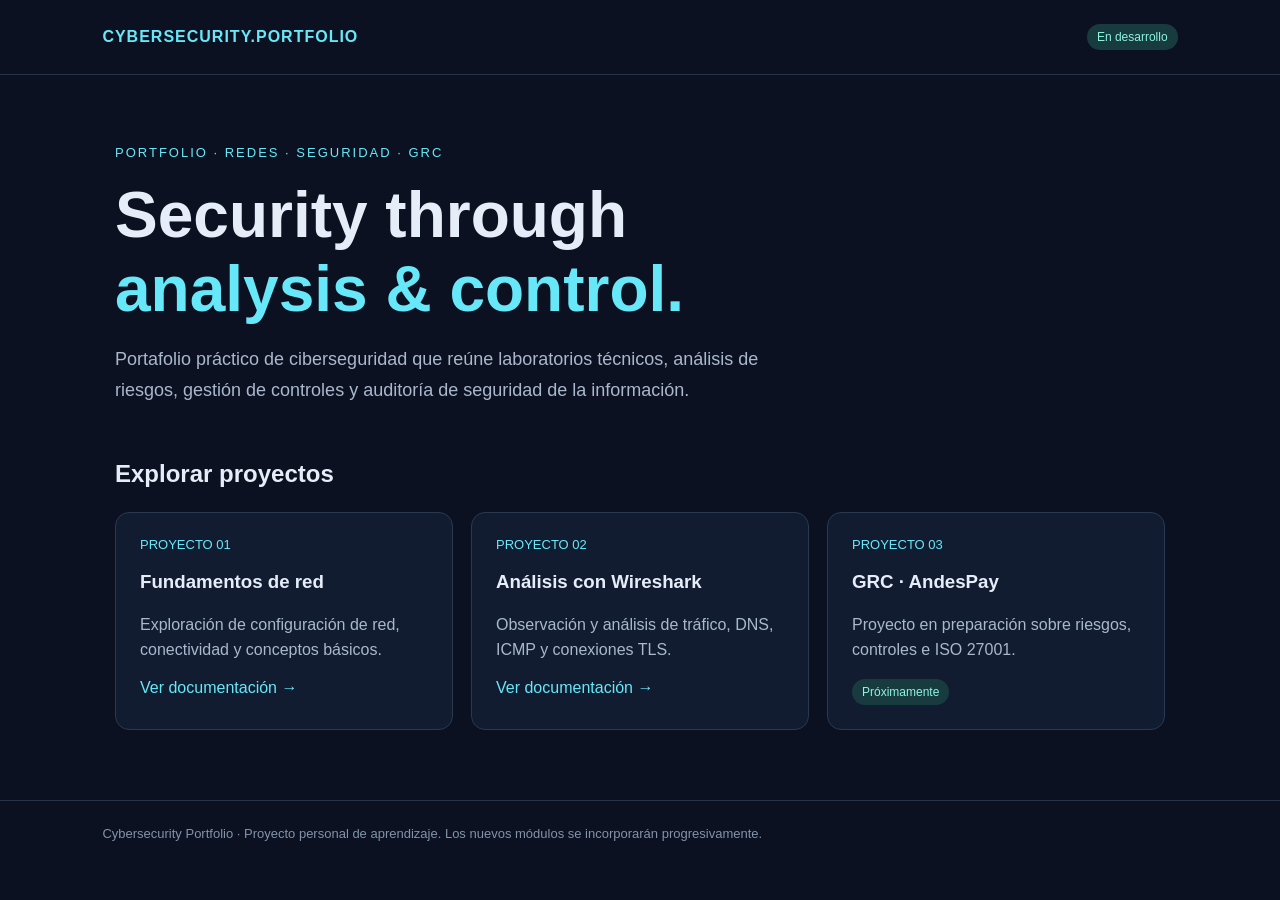
==== index.html @ 944e7210 "Add cybersecurity portfolio landing page" ====
<!DOCTYPE html>
<html lang="es">

<head>
    <meta charset="UTF-8">
    <meta name="viewport" content="width=device-width, initial-scale=1.0">
    <meta name="description" content="Portafolio de ciberseguridad, redes y GRC.">
    <title>Cybersecurity Portfolio</title>
    <style>
        * {
            box-sizing: border-box;
        }

        body {
            margin: 0;
            font-family: Arial, sans-serif;
            background: #0b1120;
            color: #e5edf8;
        }

        header {
            padding: 24px 8%;
            border-bottom: 1px solid #263449;
            display: flex;
            justify-content: space-between;
            align-items: center;
            gap: 16px;
        }

        header strong {
            color: #67e8f9;
            letter-spacing: 1px;
        }

        main {
            width: min(1050px, 88%);
            margin: 70px auto;
        }

        .tag {
            color: #67e8f9;
            font-size: 13px;
            letter-spacing: 2px;
            text-transform: uppercase;
        }

        h1 {
            font-size: clamp(36px, 6vw, 64px);
            margin: 18px 0;
        }

        h1 span {
            color: #67e8f9;
        }

        .intro {
            max-width: 650px;
            color: #a9b8cc;
            font-size: 18px;
            line-height: 1.7;
        }

        .section-title {
            margin-top: 55px;
        }

        .grid {
            display: grid;
            grid-template-columns: repeat(auto-fit, minmax(230px, 1fr));
            gap: 18px;
            margin-top: 24px;
        }

        .card {
            background: #111c30;
            border: 1px solid #293950;
            border-radius: 14px;
            padding: 24px;
            transition: transform .2s, border-color .2s;
        }

        .card:hover {
            transform: translateY(-4px);
            border-color: #67e8f9;
        }

        .card .number {
            color: #67e8f9;
            font-size: 13px;
        }

        .card p {
            color: #a9b8cc;
            line-height: 1.6;
        }

        .card a {
            color: #67e8f9;
            text-decoration: none;
        }

        .card a:hover {
            text-decoration: underline;
        }

        .status {
            display: inline-block;
            padding: 6px 10px;
            border-radius: 20px;
            background: #183b40;
            color: #8df4dc;
            font-size: 12px;
        }

        footer {
            border-top: 1px solid #263449;
            padding: 25px 8%;
            color: #8293aa;
            font-size: 13px;
        }
    </style>
</head>

<body>
    <header>
        <strong>CYBERSECURITY.PORTFOLIO</strong>
        <span class="status">En desarrollo</span>
    </header>

    <main>
        <div class="tag">Portfolio · Redes · Seguridad · GRC</div>

        <h1>Security through<br><span>analysis &amp; control.</span></h1>

        <p class="intro">
            Portafolio práctico de ciberseguridad que reúne laboratorios
            técnicos, análisis de riesgos, gestión de controles y auditoría
            de seguridad de la información.
        </p>

        <h2 class="section-title">Explorar proyectos</h2>

        <section class="grid">
            <article class="card">
                <div class="number">PROYECTO 01</div>
                <h3>Fundamentos de red</h3>
                <p>Exploración de configuración de red, conectividad y conceptos básicos.</p>
                <a href="./01-Descubriendo-Mi-Red/">Ver documentación →</a>
            </article>

            <article class="card">
                <div class="number">PROYECTO 02</div>
                <h3>Análisis con Wireshark</h3>
                <p>Observación y análisis de tráfico, DNS, ICMP y conexiones TLS.</p>
                <a href="./02-Wireshark/">Ver documentación →</a>
            </article>

            <article class="card">
                <div class="number">PROYECTO 03</div>
                <h3>GRC · AndesPay</h3>
                <p>Proyecto en preparación sobre riesgos, controles e ISO 27001.</p>
                <span class="status">Próximamente</span>
            </article>
        </section>
    </main>

    <footer>
        Cybersecurity Portfolio · Proyecto personal de aprendizaje.
        Los nuevos módulos se incorporarán progresivamente.
    </footer>
</body>

</html>
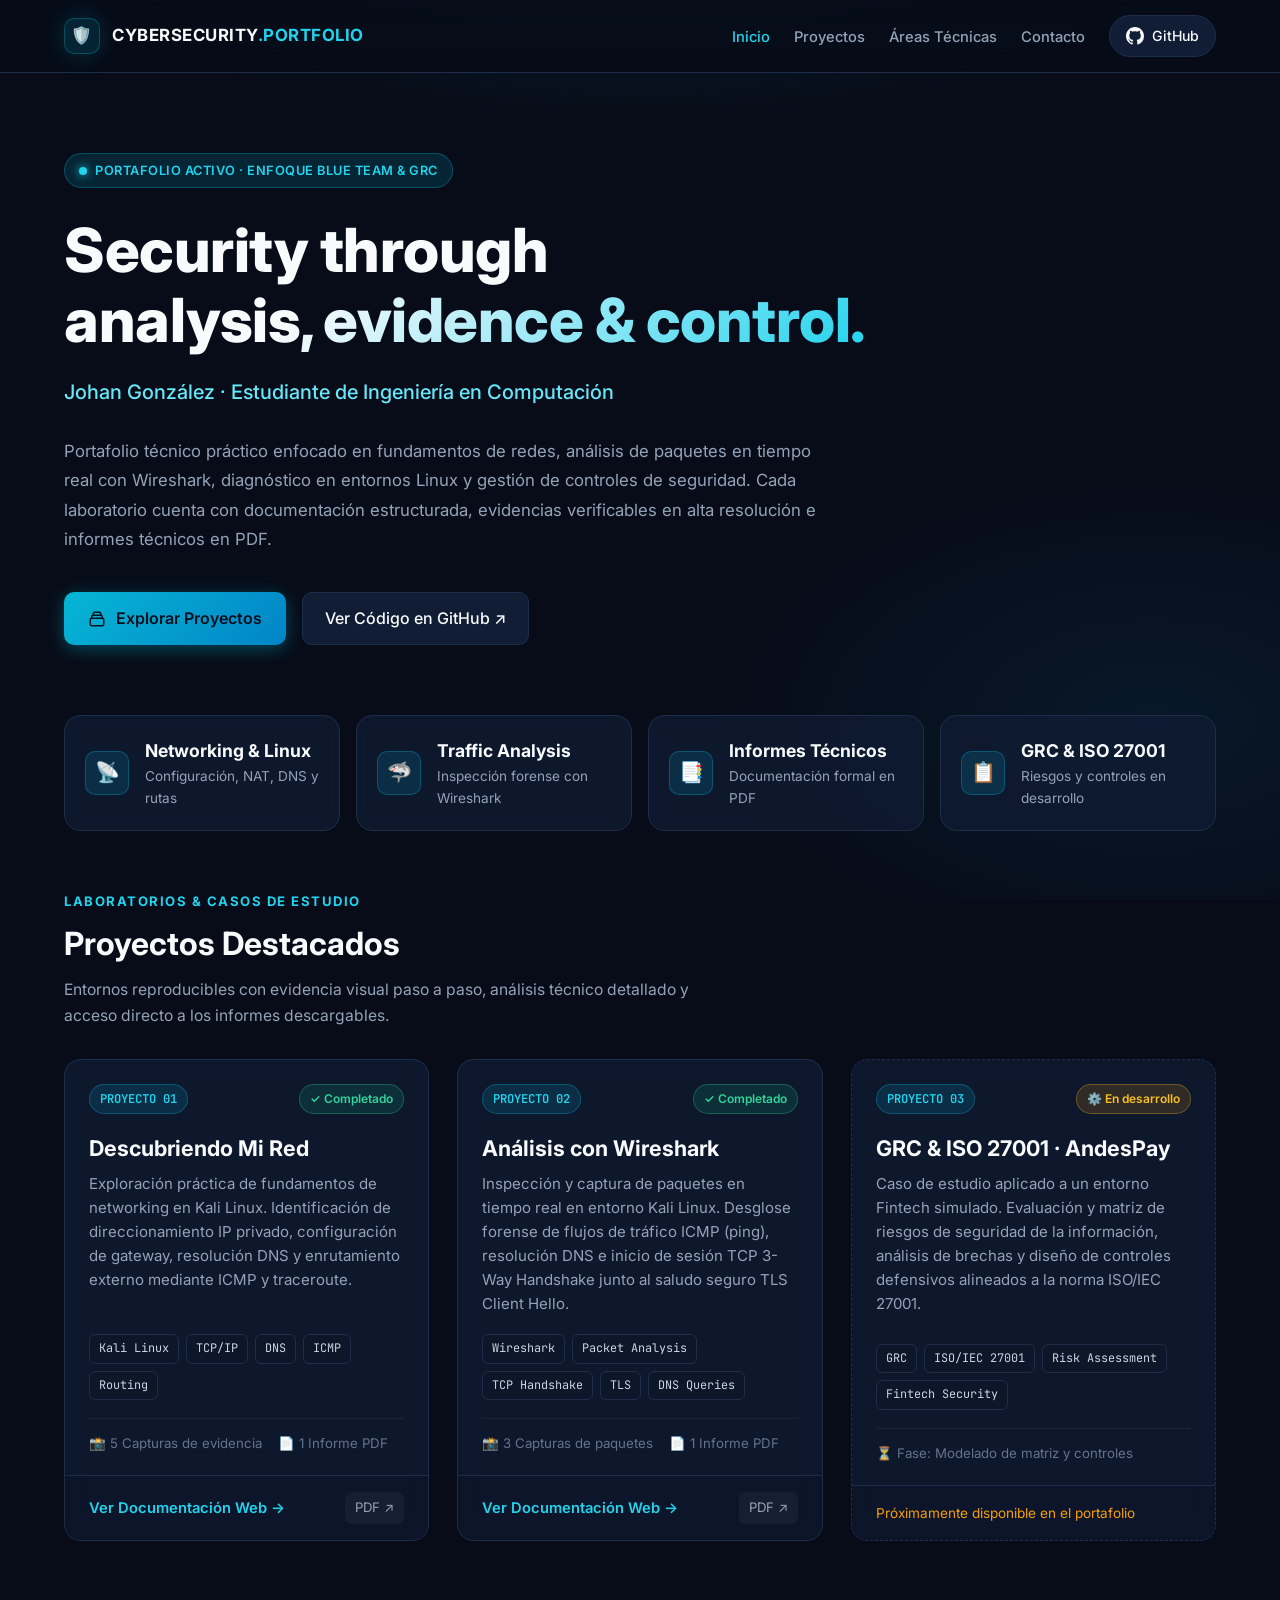
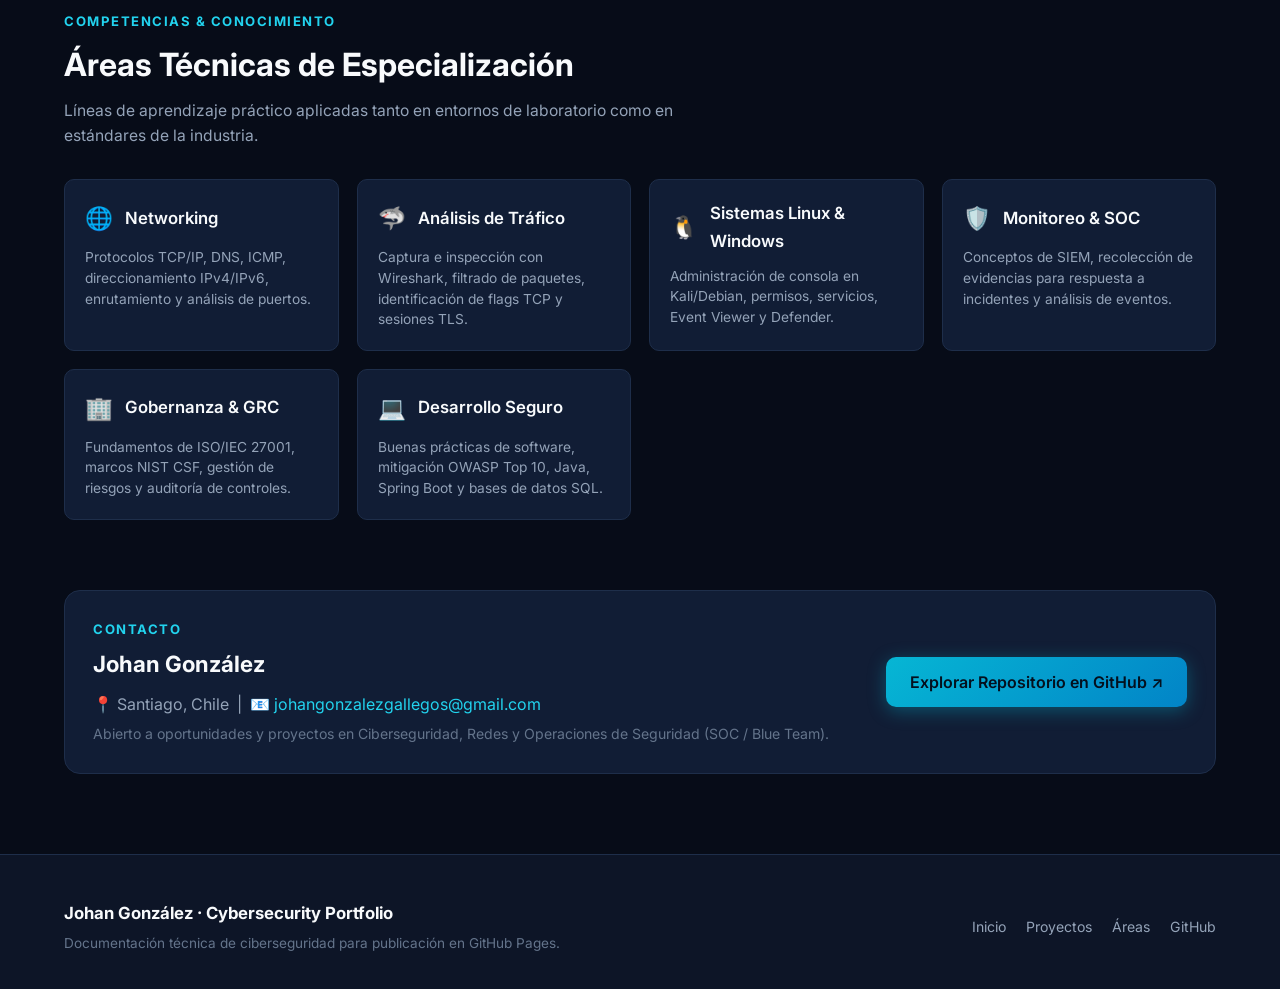
==== commit c30f796d: "feat: add interactive cybersecurity portfolio website" ====
--- a/index.html
+++ b/index.html
@@ -2,172 +2,315 @@
 <html lang="es">
 
 <head>
-    <meta charset="UTF-8">
-    <meta name="viewport" content="width=device-width, initial-scale=1.0">
-    <meta name="description" content="Portafolio de ciberseguridad, redes y GRC.">
-    <title>Cybersecurity Portfolio</title>
-    <style>
-        * {
-            box-sizing: border-box;
-        }
-
-        body {
-            margin: 0;
-            font-family: Arial, sans-serif;
-            background: #0b1120;
-            color: #e5edf8;
-        }
-
-        header {
-            padding: 24px 8%;
-            border-bottom: 1px solid #263449;
-            display: flex;
-            justify-content: space-between;
-            align-items: center;
-            gap: 16px;
-        }
-
-        header strong {
-            color: #67e8f9;
-            letter-spacing: 1px;
-        }
-
-        main {
-            width: min(1050px, 88%);
-            margin: 70px auto;
-        }
-
-        .tag {
-            color: #67e8f9;
-            font-size: 13px;
-            letter-spacing: 2px;
-            text-transform: uppercase;
-        }
-
-        h1 {
-            font-size: clamp(36px, 6vw, 64px);
-            margin: 18px 0;
-        }
-
-        h1 span {
-            color: #67e8f9;
-        }
-
-        .intro {
-            max-width: 650px;
-            color: #a9b8cc;
-            font-size: 18px;
-            line-height: 1.7;
-        }
-
-        .section-title {
-            margin-top: 55px;
-        }
-
-        .grid {
-            display: grid;
-            grid-template-columns: repeat(auto-fit, minmax(230px, 1fr));
-            gap: 18px;
-            margin-top: 24px;
-        }
-
-        .card {
-            background: #111c30;
-            border: 1px solid #293950;
-            border-radius: 14px;
-            padding: 24px;
-            transition: transform .2s, border-color .2s;
-        }
-
-        .card:hover {
-            transform: translateY(-4px);
-            border-color: #67e8f9;
-        }
-
-        .card .number {
-            color: #67e8f9;
-            font-size: 13px;
-        }
-
-        .card p {
-            color: #a9b8cc;
-            line-height: 1.6;
-        }
-
-        .card a {
-            color: #67e8f9;
-            text-decoration: none;
-        }
-
-        .card a:hover {
-            text-decoration: underline;
-        }
-
-        .status {
-            display: inline-block;
-            padding: 6px 10px;
-            border-radius: 20px;
-            background: #183b40;
-            color: #8df4dc;
-            font-size: 12px;
-        }
-
-        footer {
-            border-top: 1px solid #263449;
-            padding: 25px 8%;
-            color: #8293aa;
-            font-size: 13px;
-        }
-    </style>
+  <meta charset="UTF-8">
+  <meta name="viewport" content="width=device-width, initial-scale=1.0">
+  <meta name="description" content="Portafolio profesional de ciberseguridad, redes, análisis de tráfico y GRC de Johan González. Laboratorios prácticos e informes técnicos.">
+  <title>Johan González · Cybersecurity Portfolio</title>
+  <link rel="preconnect" href="https://fonts.googleapis.com">
+  <link rel="preconnect" href="https://fonts.gstatic.com" crossorigin>
+  <link href="https://fonts.googleapis.com/css2?family=Inter:wght@400;500;600;700;800&family=JetBrains+Mono:wght@400;500;600&display=swap" rel="stylesheet">
+  <link rel="stylesheet" href="./assets/css/style.css">
 </head>
 
 <body>
-    <header>
-        <strong>CYBERSECURITY.PORTFOLIO</strong>
-        <span class="status">En desarrollo</span>
-    </header>
-
-    <main>
-        <div class="tag">Portfolio · Redes · Seguridad · GRC</div>
-
-        <h1>Security through<br><span>analysis &amp; control.</span></h1>
-
-        <p class="intro">
-            Portafolio práctico de ciberseguridad que reúne laboratorios
-            técnicos, análisis de riesgos, gestión de controles y auditoría
-            de seguridad de la información.
+  <!-- Header / Barra de Navegación -->
+  <header class="site-header">
+    <div class="nav-container">
+      <a href="./index.html" class="brand">
+        <div class="brand-icon">🛡️</div>
+        <div class="brand-title">CYBERSECURITY<span>.PORTFOLIO</span></div>
+      </a>
+      <nav>
+        <ul class="nav-menu">
+          <li><a href="#inicio" class="nav-link active">Inicio</a></li>
+          <li><a href="#proyectos" class="nav-link">Proyectos</a></li>
+          <li><a href="#areas" class="nav-link">Áreas Técnicas</a></li>
+          <li><a href="#contacto" class="nav-link">Contacto</a></li>
+          <li>
+            <a href="https://github.com/Johan-Gallegoss/cybersecurity-portfolio" target="_blank" rel="noopener noreferrer" class="btn-github">
+              <svg width="18" height="18" viewBox="0 0 24 24" fill="currentColor">
+                <path d="M12 0C5.37 0 0 5.37 0 12c0 5.31 3.435 9.795 8.205 11.385.6.105.825-.255.825-.57 0-.285-.015-1.23-.015-2.235-3.015.555-3.795-.735-4.035-1.41-.135-.345-.72-1.41-1.23-1.695-.42-.225-1.02-.78-.015-.795.945-.015 1.62.87 1.845 1.23 1.08 1.815 2.805 1.305 3.495.99.105-.78.42-1.305.765-1.605-2.67-.3-5.46-1.335-5.46-5.925 0-1.305.465-2.385 1.23-3.225-.12-.3-.54-1.53.12-3.18 0 0 1.005-.315 3.3 1.23.96-.27 1.98-.405 3-.405s2.04.135 3 .405c2.295-1.56 3.3-1.23 3.3-1.23.66 1.65.24 2.88.12 3.18.765.84 1.23 1.905 1.23 3.225 0 4.605-2.805 5.625-5.475 5.925.435.375.81 1.095.81 2.22 0 1.605-.015 2.895-.015 3.3 0 .315.225.69.825.57A12.02 12.02 0 0024 12c0-6.63-5.37-12-12-12z"/>
+              </svg>
+              <span>GitHub</span>
+            </a>
+          </li>
+        </ul>
+      </nav>
+    </div>
+  </header>
+
+  <!-- Contenedor Principal -->
+  <main class="main-wrapper" id="inicio">
+    <!-- Hero Section -->
+    <section class="hero">
+      <div class="badge-tag">
+        <span class="pulse-dot"></span>
+        <span>Portafolio Activo · Enfoque Blue Team &amp; GRC</span>
+      </div>
+
+      <h1>
+        Security through<br>
+        <span class="gradient-text">analysis, evidence &amp; control.</span>
+      </h1>
+
+      <p class="hero-subtitle">
+        Johan González · Estudiante de Ingeniería en Computación
+      </p>
+
+      <p class="hero-description">
+        Portafolio técnico práctico enfocado en fundamentos de redes, análisis de paquetes en tiempo real con Wireshark, diagnóstico en entornos Linux y gestión de controles de seguridad. Cada laboratorio cuenta con documentación estructurada, evidencias verificables en alta resolución e informes técnicos en PDF.
+      </p>
+
+      <div class="hero-actions">
+        <a href="#proyectos" class="btn-primary">
+          <svg width="18" height="18" fill="none" stroke="currentColor" stroke-width="2" viewBox="0 0 24 24">
+            <path stroke-linecap="round" stroke-linejoin="round" d="M19 11H5m14 0a2 2 0 012 2v6a2 2 0 01-2 2H5a2 2 0 01-2-2v-6a2 2 0 012-2m14 0V9a2 2 0 00-2-2M5 11V9a2 2 0 012-2m0 0V5a2 2 0 012-2h6a2 2 0 012 2v2M7 7h10"/>
+          </svg>
+          Explorar Proyectos
+        </a>
+        <a href="https://github.com/Johan-Gallegoss/cybersecurity-portfolio" target="_blank" rel="noopener noreferrer" class="btn-secondary">
+          Ver Código en GitHub ↗
+        </a>
+      </div>
+    </section>
+
+    <!-- Barra de Métricas y Enfoque -->
+    <section class="highlight-strip">
+      <div class="stat-box">
+        <div class="stat-icon">📡</div>
+        <div class="stat-info">
+          <h4>Networking &amp; Linux</h4>
+          <p>Configuración, NAT, DNS y rutas</p>
+        </div>
+      </div>
+      <div class="stat-box">
+        <div class="stat-icon">🦈</div>
+        <div class="stat-info">
+          <h4>Traffic Analysis</h4>
+          <p>Inspección forense con Wireshark</p>
+        </div>
+      </div>
+      <div class="stat-box">
+        <div class="stat-icon">📑</div>
+        <div class="stat-info">
+          <h4>Informes Técnicos</h4>
+          <p>Documentación formal en PDF</p>
+        </div>
+      </div>
+      <div class="stat-box">
+        <div class="stat-icon">📋</div>
+        <div class="stat-info">
+          <h4>GRC &amp; ISO 27001</h4>
+          <p>Riesgos y controles en desarrollo</p>
+        </div>
+      </div>
+    </section>
+
+    <!-- Sección de Proyectos -->
+    <section id="proyectos">
+      <div class="section-header">
+        <span class="section-label">Laboratorios &amp; Casos de Estudio</span>
+        <h2 class="section-title">Proyectos Destacados</h2>
+        <p class="section-desc">
+          Entornos reproducibles con evidencia visual paso a paso, análisis técnico detallado y acceso directo a los informes descargables.
         </p>
-
-        <h2 class="section-title">Explorar proyectos</h2>
-
-        <section class="grid">
-            <article class="card">
-                <div class="number">PROYECTO 01</div>
-                <h3>Fundamentos de red</h3>
-                <p>Exploración de configuración de red, conectividad y conceptos básicos.</p>
-                <a href="./01-Descubriendo-Mi-Red/">Ver documentación →</a>
-            </article>
-
-            <article class="card">
-                <div class="number">PROYECTO 02</div>
-                <h3>Análisis con Wireshark</h3>
-                <p>Observación y análisis de tráfico, DNS, ICMP y conexiones TLS.</p>
-                <a href="./02-Wireshark/">Ver documentación →</a>
-            </article>
-
-            <article class="card">
-                <div class="number">PROYECTO 03</div>
-                <h3>GRC · AndesPay</h3>
-                <p>Proyecto en preparación sobre riesgos, controles e ISO 27001.</p>
-                <span class="status">Próximamente</span>
-            </article>
-        </section>
-    </main>
-
-    <footer>
-        Cybersecurity Portfolio · Proyecto personal de aprendizaje.
-        Los nuevos módulos se incorporarán progresivamente.
-    </footer>
+      </div>
+
+      <div class="projects-grid">
+        <!-- Tarjeta 01: Descubriendo Mi Red -->
+        <article class="project-card">
+          <div class="card-top">
+            <span class="card-badge">PROYECTO 01</span>
+            <span class="status-badge completed">✓ Completado</span>
+          </div>
+          <div class="card-body">
+            <h3>Descubriendo Mi Red</h3>
+            <p>
+              Exploración práctica de fundamentos de networking en Kali Linux. Identificación de direccionamiento IP privado, configuración de gateway, resolución DNS y enrutamiento externo mediante ICMP y traceroute.
+            </p>
+            <div class="tech-tags">
+              <span class="tech-tag">Kali Linux</span>
+              <span class="tech-tag">TCP/IP</span>
+              <span class="tech-tag">DNS</span>
+              <span class="tech-tag">ICMP</span>
+              <span class="tech-tag">Routing</span>
+            </div>
+            <div class="evidence-meta">
+              <span>📸 5 Capturas de evidencia</span>
+              <span>📄 1 Informe PDF</span>
+            </div>
+          </div>
+          <div class="card-footer">
+            <a href="./01-Descubriendo-Mi-Red/index.html" class="btn-card-link">
+              Ver Documentación Web →
+            </a>
+            <a href="./01-Descubriendo-Mi-Red/informe.pdf" target="_blank" rel="noopener noreferrer" class="btn-pdf-quick" title="Ver informe en PDF">
+              PDF ↗
+            </a>
+          </div>
+        </article>
+
+        <!-- Tarjeta 02: Wireshark Traffic Analysis -->
+        <article class="project-card">
+          <div class="card-top">
+            <span class="card-badge">PROYECTO 02</span>
+            <span class="status-badge completed">✓ Completado</span>
+          </div>
+          <div class="card-body">
+            <h3>Análisis con Wireshark</h3>
+            <p>
+              Inspección y captura de paquetes en tiempo real en entorno Kali Linux. Desglose forense de flujos de tráfico ICMP (ping), resolución DNS e inicio de sesión TCP 3-Way Handshake junto al saludo seguro TLS Client Hello.
+            </p>
+            <div class="tech-tags">
+              <span class="tech-tag">Wireshark</span>
+              <span class="tech-tag">Packet Analysis</span>
+              <span class="tech-tag">TCP Handshake</span>
+              <span class="tech-tag">TLS</span>
+              <span class="tech-tag">DNS Queries</span>
+            </div>
+            <div class="evidence-meta">
+              <span>📸 3 Capturas de paquetes</span>
+              <span>📄 1 Informe PDF</span>
+            </div>
+          </div>
+          <div class="card-footer">
+            <a href="./02-Wireshark-Traffic-Analysis/index.html" class="btn-card-link">
+              Ver Documentación Web →
+            </a>
+            <a href="./02-Wireshark-Traffic-Analysis/informe%20icmp.docx.pdf" target="_blank" rel="noopener noreferrer" class="btn-pdf-quick" title="Ver informe en PDF">
+              PDF ↗
+            </a>
+          </div>
+        </article>
+
+        <!-- Tarjeta 03: GRC & ISO 27001 (En desarrollo) -->
+        <article class="project-card" style="border-style: dashed;">
+          <div class="card-top">
+            <span class="card-badge">PROYECTO 03</span>
+            <span class="status-badge dev">⚙️ En desarrollo</span>
+          </div>
+          <div class="card-body">
+            <h3>GRC &amp; ISO 27001 · AndesPay</h3>
+            <p>
+              Caso de estudio aplicado a un entorno Fintech simulado. Evaluación y matriz de riesgos de seguridad de la información, análisis de brechas y diseño de controles defensivos alineados a la norma ISO/IEC 27001.
+            </p>
+            <div class="tech-tags">
+              <span class="tech-tag">GRC</span>
+              <span class="tech-tag">ISO/IEC 27001</span>
+              <span class="tech-tag">Risk Assessment</span>
+              <span class="tech-tag">Fintech Security</span>
+            </div>
+            <div class="evidence-meta">
+              <span>⏳ Fase: Modelado de matriz y controles</span>
+            </div>
+          </div>
+          <div class="card-footer">
+            <span style="font-size: 0.85rem; color: var(--accent-amber);">Próximamente disponible en el portafolio</span>
+          </div>
+        </article>
+      </div>
+    </section>
+
+    <!-- Sección de Áreas Técnicas -->
+    <section id="areas" style="margin-top: 30px;">
+      <div class="section-header">
+        <span class="section-label">Competencias &amp; Conocimiento</span>
+        <h2 class="section-title">Áreas Técnicas de Especialización</h2>
+        <p class="section-desc">
+          Líneas de aprendizaje práctico aplicadas tanto en entornos de laboratorio como en estándares de la industria.
+        </p>
+      </div>
+
+      <div class="skills-grid">
+        <div class="skill-card">
+          <div class="skill-header">
+            <span class="skill-icon">🌐</span>
+            <h4>Networking</h4>
+          </div>
+          <p>Protocolos TCP/IP, DNS, ICMP, direccionamiento IPv4/IPv6, enrutamiento y análisis de puertos.</p>
+        </div>
+
+        <div class="skill-card">
+          <div class="skill-header">
+            <span class="skill-icon">🦈</span>
+            <h4>Análisis de Tráfico</h4>
+          </div>
+          <p>Captura e inspección con Wireshark, filtrado de paquetes, identificación de flags TCP y sesiones TLS.</p>
+        </div>
+
+        <div class="skill-card">
+          <div class="skill-header">
+            <span class="skill-icon">🐧</span>
+            <h4>Sistemas Linux &amp; Windows</h4>
+          </div>
+          <p>Administración de consola en Kali/Debian, permisos, servicios, Event Viewer y Defender.</p>
+        </div>
+
+        <div class="skill-card">
+          <div class="skill-header">
+            <span class="skill-icon">🛡️</span>
+            <h4>Monitoreo &amp; SOC</h4>
+          </div>
+          <p>Conceptos de SIEM, recolección de evidencias para respuesta a incidentes y análisis de eventos.</p>
+        </div>
+
+        <div class="skill-card">
+          <div class="skill-header">
+            <span class="skill-icon">🏢</span>
+            <h4>Gobernanza &amp; GRC</h4>
+          </div>
+          <p>Fundamentos de ISO/IEC 27001, marcos NIST CSF, gestión de riesgos y auditoría de controles.</p>
+        </div>
+
+        <div class="skill-card">
+          <div class="skill-header">
+            <span class="skill-icon">💻</span>
+            <h4>Desarrollo Seguro</h4>
+          </div>
+          <p>Buenas prácticas de software, mitigación OWASP Top 10, Java, Spring Boot y bases de datos SQL.</p>
+        </div>
+      </div>
+    </section>
+
+    <!-- Sección de Contacto -->
+    <section id="contacto" style="margin-top: 30px;">
+      <div class="content-block" style="display: flex; flex-wrap: wrap; justify-content: space-between; align-items: center; gap: 24px;">
+        <div>
+          <span class="section-label">Contacto</span>
+          <h2 style="border: none; padding: 0; margin-bottom: 8px;">Johan González</h2>
+          <p style="margin-bottom: 4px; color: var(--text-secondary);">
+            📍 Santiago, Chile &nbsp;|&nbsp; 📧 <a href="mailto:johangonzalezgallegos@gmail.com">johangonzalezgallegos@gmail.com</a>
+          </p>
+          <p style="font-size: 0.88rem; color: var(--text-muted); margin-bottom: 0;">
+            Abierto a oportunidades y proyectos en Ciberseguridad, Redes y Operaciones de Seguridad (SOC / Blue Team).
+          </p>
+        </div>
+        <div>
+          <a href="https://github.com/Johan-Gallegoss/cybersecurity-portfolio" target="_blank" rel="noopener noreferrer" class="btn-primary">
+            Explorar Repositorio en GitHub ↗
+          </a>
+        </div>
+      </div>
+    </section>
+  </main>
+
+  <!-- Footer -->
+  <footer class="site-footer">
+    <div class="footer-container">
+      <div class="footer-info">
+        <h4>Johan González · Cybersecurity Portfolio</h4>
+        <p>Documentación técnica de ciberseguridad para publicación en GitHub Pages.</p>
+      </div>
+      <div class="footer-links">
+        <a href="#inicio">Inicio</a>
+        <a href="#proyectos">Proyectos</a>
+        <a href="#areas">Áreas</a>
+        <a href="https://github.com/Johan-Gallegoss/cybersecurity-portfolio" target="_blank" rel="noopener noreferrer">GitHub</a>
+      </div>
+    </div>
+  </footer>
+
+  <script src="./assets/js/main.js"></script>
 </body>
 
 </html>
--- a/assets/css/style.css
+++ b/assets/css/style.css
@@ -0,0 +1,1041 @@
+/* ==========================================================================
+   Cybersecurity Portfolio - Estilos Principales
+   Diseño: Tema Oscuro Tecnológico (Deep Navy, Slate & Cyber Cyan)
+   ========================================================================== */
+
+:root {
+  --bg-primary: #070c18;
+  --bg-secondary: #0d1527;
+  --bg-card: #111d35;
+  --bg-card-hover: #162544;
+  --bg-card-glass: rgba(17, 29, 53, 0.75);
+  --bg-terminal: #070b14;
+
+  --border-subtle: #1e2e4a;
+  --border-accent: rgba(34, 211, 238, 0.25);
+  --border-accent-bright: #22d3ee;
+
+  --cyan-primary: #06b6d4;
+  --cyan-bright: #22d3ee;
+  --cyan-glow: #67e8f9;
+  --cyan-dim: rgba(6, 182, 212, 0.15);
+  --cyan-dim-border: rgba(6, 182, 212, 0.3);
+
+  --accent-amber: #f59e0b;
+  --accent-amber-dim: rgba(245, 158, 11, 0.15);
+  --accent-emerald: #10b981;
+  --accent-emerald-dim: rgba(16, 185, 129, 0.15);
+
+  --text-primary: #f8fafc;
+  --text-secondary: #94a3b8;
+  --text-muted: #64748b;
+
+  --radius-sm: 6px;
+  --radius-md: 10px;
+  --radius-lg: 16px;
+  --radius-full: 9999px;
+
+  --shadow-card: 0 10px 30px -10px rgba(0, 0, 0, 0.5);
+  --shadow-glow: 0 0 25px rgba(34, 211, 238, 0.18);
+
+  --font-sans: 'Inter', -apple-system, BlinkMacSystemFont, 'Segoe UI', Roboto, Helvetica, Arial, sans-serif;
+  --font-mono: 'JetBrains Mono', 'Fira Code', Consolas, Monaco, monospace;
+
+  --transition-normal: 0.25s cubic-bezier(0.4, 0, 0.2, 1);
+}
+
+/* Reset y base */
+*, *::before, *::after {
+  box-sizing: border-box;
+  margin: 0;
+  padding: 0;
+}
+
+html {
+  scroll-behavior: smooth;
+}
+
+body {
+  font-family: var(--font-sans);
+  background-color: var(--bg-primary);
+  color: var(--text-primary);
+  line-height: 1.65;
+  min-height: 100vh;
+  display: flex;
+  flex-direction: column;
+  background-image: 
+    radial-gradient(ellipse 80% 50% at 50% -20%, rgba(6, 182, 212, 0.15), transparent 70%),
+    radial-gradient(ellipse 50% 40% at 90% 80%, rgba(14, 165, 233, 0.08), transparent 70%);
+  background-attachment: fixed;
+}
+
+a {
+  color: var(--cyan-bright);
+  text-decoration: none;
+  transition: color var(--transition-normal);
+}
+
+a:hover {
+  color: var(--cyan-glow);
+}
+
+/* ==========================================================================
+   Header & Navegación
+   ========================================================================== */
+.site-header {
+  position: sticky;
+  top: 0;
+  z-index: 100;
+  background: rgba(7, 12, 24, 0.85);
+  backdrop-filter: blur(14px);
+  -webkit-backdrop-filter: blur(14px);
+  border-bottom: 1px solid var(--border-subtle);
+  padding: 0 5%;
+}
+
+.nav-container {
+  max-width: 1200px;
+  margin: 0 auto;
+  height: 72px;
+  display: flex;
+  justify-content: space-between;
+  align-items: center;
+  gap: 20px;
+}
+
+.brand {
+  display: flex;
+  align-items: center;
+  gap: 12px;
+  font-weight: 700;
+  letter-spacing: 0.5px;
+  color: var(--text-primary);
+  font-size: 1.05rem;
+}
+
+.brand-icon {
+  width: 36px;
+  height: 36px;
+  background: var(--cyan-dim);
+  border: 1px solid var(--cyan-dim-border);
+  border-radius: var(--radius-md);
+  display: flex;
+  align-items: center;
+  justify-content: center;
+  color: var(--cyan-bright);
+  box-shadow: var(--shadow-glow);
+}
+
+.brand-title span {
+  color: var(--cyan-bright);
+}
+
+.nav-menu {
+  display: flex;
+  align-items: center;
+  gap: 24px;
+  list-style: none;
+}
+
+.nav-link {
+  color: var(--text-secondary);
+  font-size: 0.92rem;
+  font-weight: 500;
+  transition: color var(--transition-normal);
+}
+
+.nav-link:hover, .nav-link.active {
+  color: var(--cyan-bright);
+}
+
+.btn-github {
+  display: inline-flex;
+  align-items: center;
+  gap: 8px;
+  background: var(--bg-card);
+  color: var(--text-primary);
+  padding: 8px 16px;
+  border-radius: var(--radius-full);
+  border: 1px solid var(--border-subtle);
+  font-size: 0.88rem;
+  font-weight: 500;
+  transition: all var(--transition-normal);
+}
+
+.btn-github:hover {
+  background: var(--bg-card-hover);
+  border-color: var(--cyan-bright);
+  color: var(--text-primary);
+  transform: translateY(-1px);
+}
+
+/* ==========================================================================
+   Contenedor Principal
+   ========================================================================== */
+.main-wrapper {
+  flex: 1;
+  max-width: 1200px;
+  width: 90%;
+  margin: 40px auto 80px auto;
+}
+
+/* ==========================================================================
+   Hero Section
+   ========================================================================== */
+.hero {
+  padding: 40px 0 60px 0;
+  display: grid;
+  grid-template-columns: 1fr;
+  gap: 28px;
+}
+
+.badge-tag {
+  display: inline-flex;
+  align-items: center;
+  gap: 8px;
+  background: var(--cyan-dim);
+  border: 1px solid var(--cyan-dim-border);
+  color: var(--cyan-bright);
+  padding: 6px 14px;
+  border-radius: var(--radius-full);
+  font-size: 0.8rem;
+  font-weight: 600;
+  letter-spacing: 0.5px;
+  text-transform: uppercase;
+  width: fit-content;
+}
+
+.badge-tag .pulse-dot {
+  width: 8px;
+  height: 8px;
+  background-color: var(--cyan-bright);
+  border-radius: 50%;
+  box-shadow: 0 0 10px var(--cyan-bright);
+  animation: pulse 2s infinite;
+}
+
+@keyframes pulse {
+  0% { opacity: 1; transform: scale(1); }
+  50% { opacity: 0.4; transform: scale(0.85); }
+  100% { opacity: 1; transform: scale(1); }
+}
+
+.hero h1 {
+  font-size: clamp(2.4rem, 5vw, 3.8rem);
+  font-weight: 800;
+  line-height: 1.15;
+  letter-spacing: -0.5px;
+}
+
+.hero h1 .gradient-text {
+  background: linear-gradient(135deg, #f8fafc 30%, var(--cyan-bright) 100%);
+  -webkit-background-clip: text;
+  -webkit-text-fill-color: transparent;
+}
+
+.hero-subtitle {
+  font-size: 1.25rem;
+  color: var(--cyan-glow);
+  font-weight: 500;
+  margin-top: -8px;
+}
+
+.hero-description {
+  max-width: 760px;
+  color: var(--text-secondary);
+  font-size: 1.05rem;
+  line-height: 1.75;
+}
+
+.hero-actions {
+  display: flex;
+  flex-wrap: wrap;
+  gap: 16px;
+  margin-top: 10px;
+}
+
+.btn-primary {
+  display: inline-flex;
+  align-items: center;
+  gap: 10px;
+  background: linear-gradient(135deg, var(--cyan-primary), #0284c7);
+  color: #04101e;
+  font-weight: 600;
+  padding: 12px 24px;
+  border-radius: var(--radius-md);
+  box-shadow: 0 4px 18px rgba(6, 182, 212, 0.35);
+  transition: all var(--transition-normal);
+  border: none;
+  cursor: pointer;
+}
+
+.btn-primary:hover {
+  transform: translateY(-2px);
+  box-shadow: 0 6px 24px rgba(6, 182, 212, 0.5);
+  color: #020b15;
+}
+
+.btn-secondary {
+  display: inline-flex;
+  align-items: center;
+  gap: 10px;
+  background: var(--bg-card);
+  color: var(--text-primary);
+  font-weight: 500;
+  padding: 12px 22px;
+  border-radius: var(--radius-md);
+  border: 1px solid var(--border-subtle);
+  transition: all var(--transition-normal);
+}
+
+.btn-secondary:hover {
+  background: var(--bg-card-hover);
+  border-color: var(--cyan-bright);
+  color: var(--text-primary);
+  transform: translateY(-2px);
+}
+
+/* ==========================================================================
+   Stats / Highlights Bar
+   ========================================================================== */
+.highlight-strip {
+  display: grid;
+  grid-template-columns: repeat(auto-fit, minmax(220px, 1fr));
+  gap: 16px;
+  margin: 10px 0 60px 0;
+}
+
+.stat-box {
+  background: var(--bg-card-glass);
+  backdrop-filter: blur(8px);
+  border: 1px solid var(--border-subtle);
+  border-radius: var(--radius-lg);
+  padding: 20px;
+  display: flex;
+  align-items: center;
+  gap: 16px;
+  transition: border-color var(--transition-normal);
+}
+
+.stat-box:hover {
+  border-color: var(--border-accent);
+}
+
+.stat-icon {
+  width: 44px;
+  height: 44px;
+  border-radius: var(--radius-md);
+  background: var(--cyan-dim);
+  border: 1px solid var(--cyan-dim-border);
+  display: flex;
+  align-items: center;
+  justify-content: center;
+  color: var(--cyan-bright);
+  font-size: 1.25rem;
+  flex-shrink: 0;
+}
+
+.stat-info h4 {
+  font-size: 1.1rem;
+  font-weight: 700;
+  color: var(--text-primary);
+}
+
+.stat-info p {
+  font-size: 0.85rem;
+  color: var(--text-secondary);
+}
+
+/* ==========================================================================
+   Secciones y Títulos
+   ========================================================================== */
+.section-header {
+  margin-bottom: 30px;
+}
+
+.section-label {
+  color: var(--cyan-bright);
+  font-size: 0.82rem;
+  font-weight: 700;
+  text-transform: uppercase;
+  letter-spacing: 1.5px;
+  display: block;
+  margin-bottom: 6px;
+}
+
+.section-title {
+  font-size: 2rem;
+  font-weight: 700;
+  color: var(--text-primary);
+}
+
+.section-desc {
+  color: var(--text-secondary);
+  font-size: 0.98rem;
+  margin-top: 6px;
+  max-width: 650px;
+}
+
+/* ==========================================================================
+   Grid de Proyectos & Tarjetas
+   ========================================================================== */
+.projects-grid {
+  display: grid;
+  grid-template-columns: repeat(auto-fit, minmax(340px, 1fr));
+  gap: 28px;
+  margin-bottom: 70px;
+}
+
+.project-card {
+  background: var(--bg-card-glass);
+  backdrop-filter: blur(10px);
+  border: 1px solid var(--border-subtle);
+  border-radius: var(--radius-lg);
+  overflow: hidden;
+  display: flex;
+  flex-direction: column;
+  transition: transform var(--transition-normal), border-color var(--transition-normal), box-shadow var(--transition-normal);
+  position: relative;
+}
+
+.project-card:hover {
+  transform: translateY(-6px);
+  border-color: var(--cyan-bright);
+  box-shadow: 0 16px 36px -12px rgba(0, 0, 0, 0.6), var(--shadow-glow);
+}
+
+.card-top {
+  padding: 24px 24px 0 24px;
+  display: flex;
+  justify-content: space-between;
+  align-items: center;
+}
+
+.card-badge {
+  font-family: var(--font-mono);
+  font-size: 0.76rem;
+  font-weight: 600;
+  color: var(--cyan-bright);
+  background: var(--cyan-dim);
+  padding: 4px 10px;
+  border-radius: var(--radius-full);
+  border: 1px solid var(--cyan-dim-border);
+}
+
+.status-badge {
+  font-size: 0.75rem;
+  padding: 4px 10px;
+  border-radius: var(--radius-full);
+  font-weight: 600;
+}
+
+.status-badge.completed {
+  background: var(--accent-emerald-dim);
+  color: #34d399;
+  border: 1px solid rgba(52, 211, 153, 0.3);
+}
+
+.status-badge.dev {
+  background: var(--accent-amber-dim);
+  color: #fbbf24;
+  border: 1px solid rgba(251, 191, 36, 0.3);
+}
+
+.card-body {
+  padding: 20px 24px;
+  flex: 1;
+  display: flex;
+  flex-direction: column;
+}
+
+.card-body h3 {
+  font-size: 1.35rem;
+  font-weight: 700;
+  margin-bottom: 10px;
+  line-height: 1.3;
+}
+
+.card-body p {
+  color: var(--text-secondary);
+  font-size: 0.94rem;
+  line-height: 1.6;
+  margin-bottom: 18px;
+  flex: 1;
+}
+
+.tech-tags {
+  display: flex;
+  flex-wrap: wrap;
+  gap: 7px;
+  margin-bottom: 18px;
+}
+
+.tech-tag {
+  background: rgba(15, 23, 42, 0.8);
+  border: 1px solid var(--border-subtle);
+  color: #cbd5e1;
+  font-size: 0.74rem;
+  padding: 4px 9px;
+  border-radius: var(--radius-sm);
+  font-family: var(--font-mono);
+}
+
+.evidence-meta {
+  display: flex;
+  gap: 16px;
+  padding-top: 14px;
+  border-top: 1px solid rgba(255, 255, 255, 0.06);
+  font-size: 0.83rem;
+  color: var(--text-muted);
+}
+
+.evidence-meta span {
+  display: flex;
+  align-items: center;
+  gap: 6px;
+}
+
+.card-footer {
+  padding: 16px 24px;
+  background: rgba(13, 21, 39, 0.5);
+  border-top: 1px solid var(--border-subtle);
+  display: flex;
+  justify-content: space-between;
+  align-items: center;
+  gap: 12px;
+}
+
+.btn-card-link {
+  display: inline-flex;
+  align-items: center;
+  gap: 6px;
+  font-weight: 600;
+  font-size: 0.92rem;
+  color: var(--cyan-bright);
+}
+
+.btn-card-link:hover {
+  gap: 10px;
+}
+
+.btn-pdf-quick {
+  color: var(--text-secondary);
+  font-size: 0.82rem;
+  display: inline-flex;
+  align-items: center;
+  gap: 5px;
+  padding: 5px 10px;
+  border-radius: var(--radius-sm);
+  background: rgba(255, 255, 255, 0.04);
+}
+
+.btn-pdf-quick:hover {
+  background: rgba(255, 255, 255, 0.09);
+  color: var(--text-primary);
+}
+
+/* ==========================================================================
+   Áreas Técnicas & Skills
+   ========================================================================== */
+.skills-grid {
+  display: grid;
+  grid-template-columns: repeat(auto-fit, minmax(260px, 1fr));
+  gap: 18px;
+  margin-bottom: 70px;
+}
+
+.skill-card {
+  background: var(--bg-card);
+  border: 1px solid var(--border-subtle);
+  border-radius: var(--radius-md);
+  padding: 20px;
+  transition: border-color var(--transition-normal);
+}
+
+.skill-card:hover {
+  border-color: var(--border-accent);
+}
+
+.skill-header {
+  display: flex;
+  align-items: center;
+  gap: 12px;
+  margin-bottom: 10px;
+}
+
+.skill-icon {
+  font-size: 1.4rem;
+}
+
+.skill-card h4 {
+  font-size: 1.05rem;
+  font-weight: 600;
+  color: var(--text-primary);
+}
+
+.skill-card p {
+  font-size: 0.86rem;
+  color: var(--text-secondary);
+  line-height: 1.5;
+}
+
+/* ==========================================================================
+   Páginas de Detalle de Proyecto (Lab Views)
+   ========================================================================== */
+.breadcrumb {
+  display: flex;
+  align-items: center;
+  gap: 10px;
+  font-size: 0.88rem;
+  color: var(--text-muted);
+  margin-bottom: 24px;
+}
+
+.breadcrumb a {
+  color: var(--text-secondary);
+}
+
+.breadcrumb a:hover {
+  color: var(--cyan-bright);
+}
+
+.project-detail-header {
+  background: var(--bg-card-glass);
+  backdrop-filter: blur(10px);
+  border: 1px solid var(--border-subtle);
+  border-radius: var(--radius-lg);
+  padding: 36px;
+  margin-bottom: 36px;
+}
+
+.header-badges {
+  display: flex;
+  flex-wrap: wrap;
+  gap: 10px;
+  margin-bottom: 16px;
+}
+
+.project-detail-header h1 {
+  font-size: clamp(2rem, 4vw, 2.8rem);
+  font-weight: 800;
+  line-height: 1.2;
+  margin-bottom: 14px;
+}
+
+.project-lead {
+  font-size: 1.15rem;
+  color: var(--text-secondary);
+  max-width: 820px;
+  line-height: 1.7;
+  margin-bottom: 24px;
+}
+
+.header-cta-row {
+  display: flex;
+  flex-wrap: wrap;
+  align-items: center;
+  gap: 14px;
+}
+
+.detail-grid {
+  display: grid;
+  grid-template-columns: 2fr 1fr;
+  gap: 32px;
+  margin-bottom: 40px;
+}
+
+@media (max-width: 900px) {
+  .detail-grid {
+    grid-template-columns: 1fr;
+  }
+}
+
+.detail-main {
+  display: flex;
+  flex-direction: column;
+  gap: 36px;
+}
+
+.content-block {
+  background: var(--bg-card);
+  border: 1px solid var(--border-subtle);
+  border-radius: var(--radius-lg);
+  padding: 28px;
+}
+
+.content-block h2 {
+  font-size: 1.4rem;
+  font-weight: 700;
+  margin-bottom: 18px;
+  display: flex;
+  align-items: center;
+  gap: 10px;
+  color: var(--text-primary);
+  border-bottom: 1px solid rgba(255, 255, 255, 0.06);
+  padding-bottom: 12px;
+}
+
+.content-block p {
+  color: var(--text-secondary);
+  margin-bottom: 16px;
+}
+
+.check-list {
+  list-style: none;
+  display: flex;
+  flex-direction: column;
+  gap: 10px;
+  margin-top: 12px;
+}
+
+.check-list li {
+  display: flex;
+  align-items: flex-start;
+  gap: 10px;
+  color: var(--text-secondary);
+  font-size: 0.95rem;
+}
+
+.check-list li strong {
+  color: var(--text-primary);
+}
+
+.check-icon {
+  color: var(--cyan-bright);
+  font-weight: bold;
+  flex-shrink: 0;
+}
+
+/* Sidebar de metadatos */
+.detail-sidebar {
+  display: flex;
+  flex-direction: column;
+  gap: 24px;
+}
+
+.sidebar-card {
+  background: var(--bg-card);
+  border: 1px solid var(--border-subtle);
+  border-radius: var(--radius-lg);
+  padding: 24px;
+}
+
+.sidebar-card h3 {
+  font-size: 1.05rem;
+  font-weight: 700;
+  margin-bottom: 16px;
+  color: var(--text-primary);
+  border-bottom: 1px solid rgba(255, 255, 255, 0.06);
+  padding-bottom: 10px;
+}
+
+.meta-table {
+  width: 100%;
+  border-collapse: collapse;
+}
+
+.meta-table td {
+  padding: 8px 0;
+  font-size: 0.88rem;
+  border-bottom: 1px solid rgba(255, 255, 255, 0.04);
+}
+
+.meta-table td:first-child {
+  color: var(--text-muted);
+  width: 38%;
+}
+
+.meta-table td:last-child {
+  color: var(--text-primary);
+  font-weight: 500;
+}
+
+/* Terminal Mockup */
+.terminal-block {
+  background: var(--bg-terminal);
+  border: 1px solid #1a2538;
+  border-radius: var(--radius-md);
+  overflow: hidden;
+  margin: 16px 0;
+  font-family: var(--font-mono);
+  font-size: 0.88rem;
+}
+
+.terminal-header {
+  background: #111a2d;
+  padding: 8px 14px;
+  display: flex;
+  align-items: center;
+  justify-content: space-between;
+  border-bottom: 1px solid #1a2538;
+}
+
+.terminal-dots {
+  display: flex;
+  gap: 6px;
+}
+
+.dot {
+  width: 10px;
+  height: 10px;
+  border-radius: 50%;
+}
+.dot.red { background: #ef4444; }
+.dot.yellow { background: #f59e0b; }
+.dot.green { background: #10b981; }
+
+.terminal-title {
+  color: var(--text-muted);
+  font-size: 0.76rem;
+}
+
+.terminal-body {
+  padding: 16px;
+  overflow-x: auto;
+  color: #e2e8f0;
+}
+
+.terminal-body .cmd {
+  color: var(--cyan-bright);
+}
+
+.terminal-body .comment {
+  color: var(--text-muted);
+}
+
+/* ==========================================================================
+   Galería de Capturas de Evidencia
+   ========================================================================== */
+.evidence-gallery {
+  display: grid;
+  grid-template-columns: repeat(auto-fit, minmax(300px, 1fr));
+  gap: 20px;
+  margin-top: 20px;
+}
+
+.evidence-card {
+  background: var(--bg-secondary);
+  border: 1px solid var(--border-subtle);
+  border-radius: var(--radius-md);
+  overflow: hidden;
+  transition: all var(--transition-normal);
+  cursor: pointer;
+  display: flex;
+  flex-direction: column;
+}
+
+.evidence-card:hover {
+  transform: translateY(-4px);
+  border-color: var(--cyan-bright);
+  box-shadow: 0 10px 25px rgba(0, 0, 0, 0.4);
+}
+
+.evidence-thumb-wrap {
+  position: relative;
+  width: 100%;
+  padding-top: 60%;
+  background: #000;
+  overflow: hidden;
+}
+
+.evidence-thumb-wrap img {
+  position: absolute;
+  top: 0;
+  left: 0;
+  width: 100%;
+  height: 100%;
+  object-fit: cover;
+  transition: transform 0.3s ease;
+}
+
+.evidence-card:hover .evidence-thumb-wrap img {
+  transform: scale(1.03);
+}
+
+.zoom-overlay {
+  position: absolute;
+  inset: 0;
+  background: rgba(6, 182, 212, 0.25);
+  display: flex;
+  align-items: center;
+  justify-content: center;
+  opacity: 0;
+  transition: opacity 0.2s ease;
+  color: #fff;
+  font-weight: 600;
+  font-size: 0.88rem;
+  gap: 8px;
+}
+
+.evidence-card:hover .zoom-overlay {
+  opacity: 1;
+}
+
+.evidence-info {
+  padding: 14px 16px;
+  flex: 1;
+}
+
+.evidence-info h4 {
+  font-size: 0.96rem;
+  font-weight: 600;
+  color: var(--text-primary);
+  margin-bottom: 4px;
+}
+
+.evidence-info p {
+  font-size: 0.82rem;
+  color: var(--text-muted);
+  line-height: 1.4;
+  margin-bottom: 0;
+}
+
+/* ==========================================================================
+   Modal / Lightbox para Imágenes
+   ========================================================================== */
+.lightbox-modal {
+  display: none;
+  position: fixed;
+  inset: 0;
+  z-index: 999;
+  background: rgba(4, 8, 16, 0.92);
+  backdrop-filter: blur(12px);
+  align-items: center;
+  justify-content: center;
+  padding: 24px;
+}
+
+.lightbox-modal.active {
+  display: flex;
+}
+
+.lightbox-container {
+  max-width: 1100px;
+  width: 100%;
+  max-height: 90vh;
+  display: flex;
+  flex-direction: column;
+  background: var(--bg-card);
+  border: 1px solid var(--border-accent);
+  border-radius: var(--radius-lg);
+  overflow: hidden;
+  box-shadow: 0 25px 60px rgba(0, 0, 0, 0.8);
+  animation: modalIn 0.2s ease-out;
+}
+
+@keyframes modalIn {
+  from { opacity: 0; transform: scale(0.96); }
+  to { opacity: 1; transform: scale(1); }
+}
+
+.lightbox-top {
+  display: flex;
+  justify-content: space-between;
+  align-items: center;
+  padding: 14px 20px;
+  background: var(--bg-secondary);
+  border-bottom: 1px solid var(--border-subtle);
+}
+
+.lightbox-caption {
+  font-weight: 600;
+  color: var(--text-primary);
+  font-size: 0.95rem;
+}
+
+.lightbox-close {
+  background: transparent;
+  border: none;
+  color: var(--text-secondary);
+  font-size: 1.5rem;
+  cursor: pointer;
+  line-height: 1;
+  padding: 4px;
+}
+
+.lightbox-close:hover {
+  color: var(--cyan-bright);
+}
+
+.lightbox-img-wrapper {
+  overflow: auto;
+  display: flex;
+  align-items: center;
+  justify-content: center;
+  background: #020610;
+  padding: 12px;
+}
+
+.lightbox-img-wrapper img {
+  max-width: 100%;
+  max-height: 75vh;
+  object-fit: contain;
+  border-radius: var(--radius-sm);
+}
+
+/* ==========================================================================
+   Footer
+   ========================================================================== */
+.site-footer {
+  border-top: 1px solid var(--border-subtle);
+  background: var(--bg-secondary);
+  padding: 45px 5% 35px 5%;
+  margin-top: auto;
+}
+
+.footer-container {
+  max-width: 1200px;
+  margin: 0 auto;
+  display: flex;
+  justify-content: space-between;
+  align-items: center;
+  flex-wrap: wrap;
+  gap: 20px;
+}
+
+.footer-info h4 {
+  font-size: 1.05rem;
+  color: var(--text-primary);
+  margin-bottom: 4px;
+}
+
+.footer-info p {
+  font-size: 0.85rem;
+  color: var(--text-muted);
+}
+
+.footer-links {
+  display: flex;
+  align-items: center;
+  gap: 20px;
+}
+
+.footer-links a {
+  color: var(--text-secondary);
+  font-size: 0.88rem;
+}
+
+.footer-links a:hover {
+  color: var(--cyan-bright);
+}
+
+/* ==========================================================================
+   Responsive Breakpoints
+   ========================================================================== */
+@media (max-width: 768px) {
+  .nav-menu {
+    gap: 14px;
+  }
+  .hero {
+    padding: 20px 0 40px 0;
+  }
+  .hero h1 {
+    font-size: 2.2rem;
+  }
+  .project-detail-header {
+    padding: 24px;
+  }
+  .projects-grid {
+    grid-template-columns: 1fr;
+  }
+}
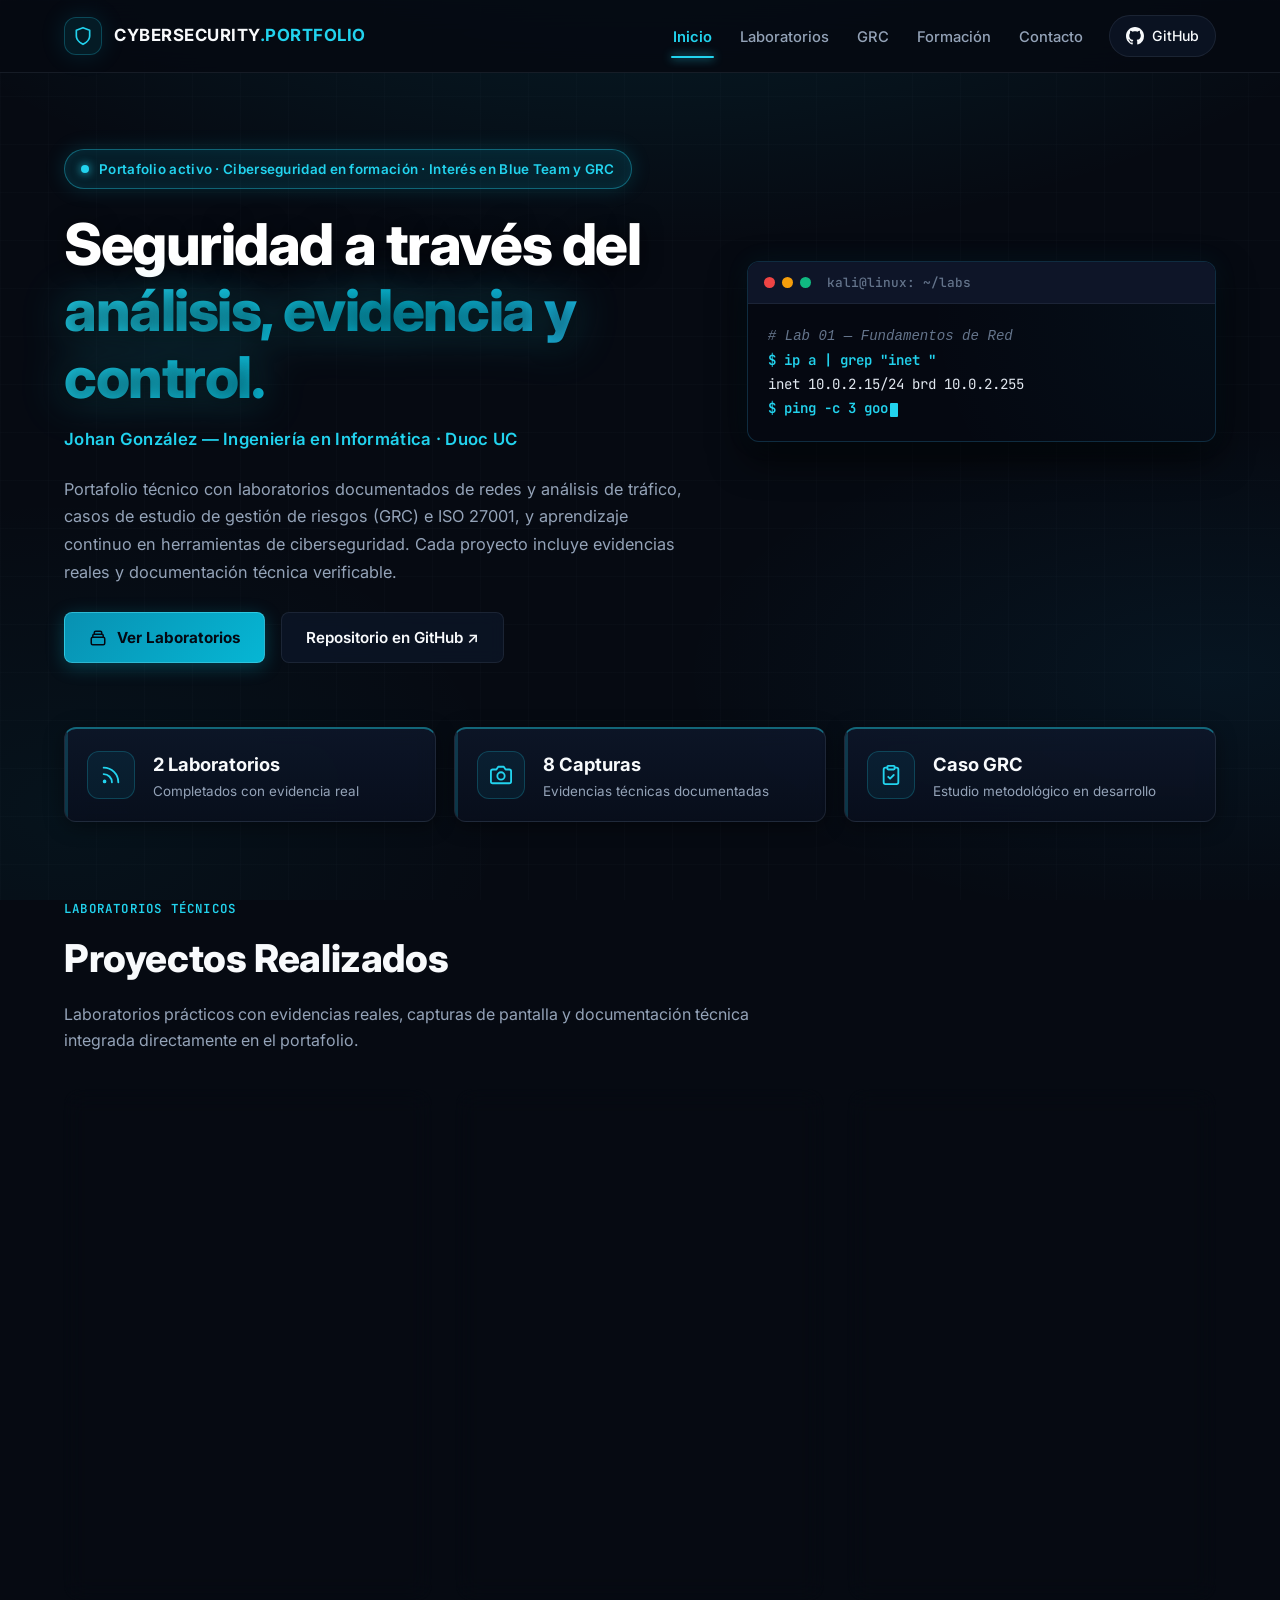
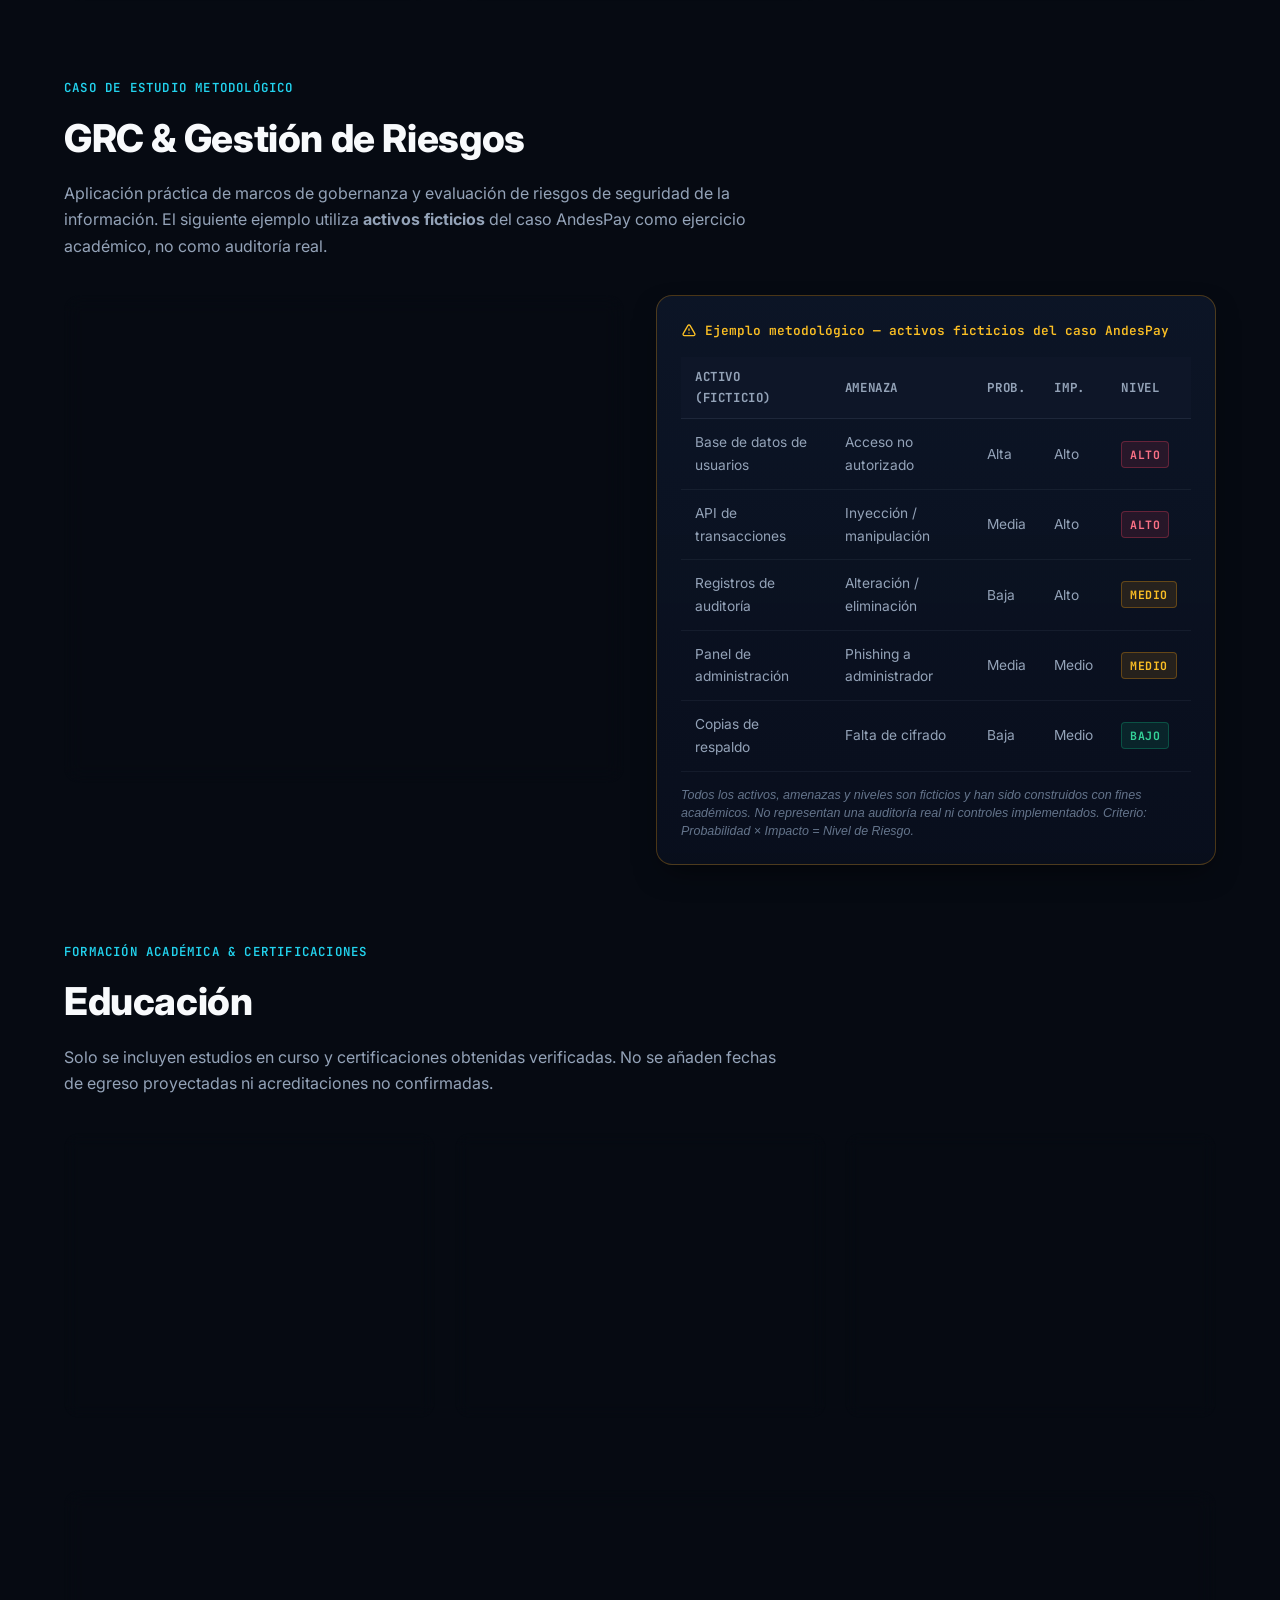
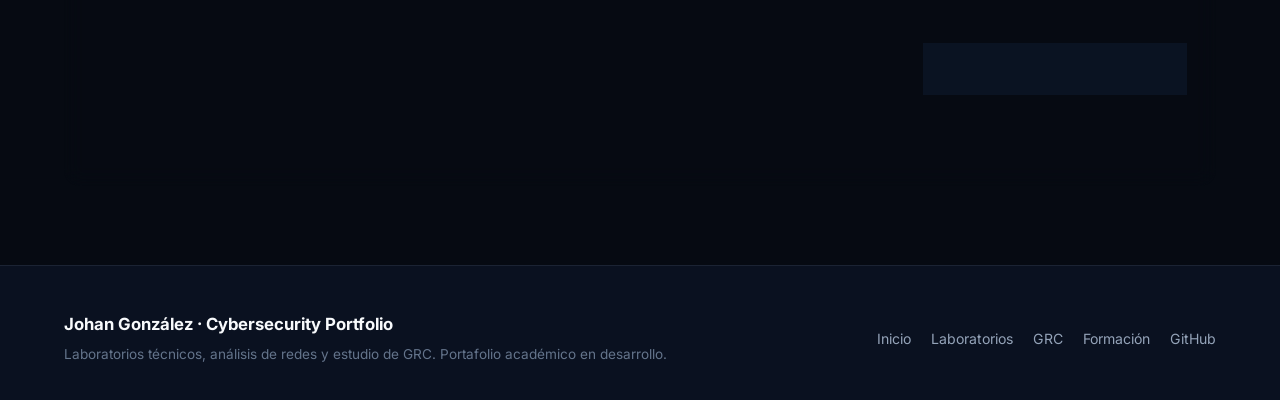
==== commit 1ced322d: "feat: migrar laboratorios a reportes web, remover PDFs y modernizar portafolio" ====
--- a/index.html
+++ b/index.html
@@ -4,7 +4,7 @@
 <head>
   <meta charset="UTF-8">
   <meta name="viewport" content="width=device-width, initial-scale=1.0">
-  <meta name="description" content="Portafolio profesional de ciberseguridad, redes, análisis de tráfico y GRC de Johan González. Laboratorios prácticos e informes técnicos.">
+  <meta name="description" content="Portafolio de ciberseguridad de Johan González — Laboratorios prácticos de redes, análisis de tráfico, GRC e ISO 27001. Ingeniería en Informática, Duoc UC.">
   <title>Johan González · Cybersecurity Portfolio</title>
   <link rel="preconnect" href="https://fonts.googleapis.com">
   <link rel="preconnect" href="https://fonts.gstatic.com" crossorigin>
@@ -13,22 +13,44 @@
 </head>
 
 <body>
-  <!-- Header / Barra de Navegación -->
+
+  <!-- =====================================================================
+       HEADER — Navegación fija con soporte responsive y accesible
+       ===================================================================== -->
   <header class="site-header">
     <div class="nav-container">
+
       <a href="./index.html" class="brand">
-        <div class="brand-icon">🛡️</div>
+        <div class="brand-icon">
+          <svg width="20" height="20" viewBox="0 0 24 24" fill="none" stroke="currentColor" stroke-width="2" stroke-linecap="round" stroke-linejoin="round" aria-hidden="true">
+            <path d="M12 22s8-4 8-10V5l-8-3-8 3v7c0 6 8 10 8 10z"/>
+          </svg>
+        </div>
         <div class="brand-title">CYBERSECURITY<span>.PORTFOLIO</span></div>
       </a>
+
       <nav>
-        <ul class="nav-menu">
-          <li><a href="#inicio" class="nav-link active">Inicio</a></li>
-          <li><a href="#proyectos" class="nav-link">Proyectos</a></li>
-          <li><a href="#areas" class="nav-link">Áreas Técnicas</a></li>
-          <li><a href="#contacto" class="nav-link">Contacto</a></li>
+        <!-- Botón hamburguesa — visible en móvil via CSS -->
+        <button class="nav-toggle" aria-label="Abrir menú de navegación" aria-expanded="false" aria-controls="nav-menu">
+          <svg width="22" height="22" viewBox="0 0 24 24" fill="none" stroke="currentColor" stroke-width="2" stroke-linecap="round" aria-hidden="true">
+            <line x1="3" y1="6" x2="21" y2="6"/>
+            <line x1="3" y1="12" x2="21" y2="12"/>
+            <line x1="3" y1="18" x2="21" y2="18"/>
+          </svg>
+        </button>
+
+        <ul class="nav-menu" id="nav-menu" role="list">
+          <li><a href="#inicio"      class="nav-link" id="nav-inicio">Inicio</a></li>
+          <li><a href="#laboratorios" class="nav-link" id="nav-labs">Laboratorios</a></li>
+          <li><a href="#grc"         class="nav-link" id="nav-grc">GRC</a></li>
+          <li><a href="#formacion"   class="nav-link" id="nav-form">Formación</a></li>
+          <li><a href="#contacto"    class="nav-link" id="nav-contact">Contacto</a></li>
           <li>
-            <a href="https://github.com/Johan-Gallegoss/cybersecurity-portfolio" target="_blank" rel="noopener noreferrer" class="btn-github">
-              <svg width="18" height="18" viewBox="0 0 24 24" fill="currentColor">
+            <a href="https://github.com/Johan-Gallegoss/cybersecurity-portfolio"
+               target="_blank" rel="noopener noreferrer"
+               class="btn-github"
+               aria-label="Ver repositorio en GitHub (abre en nueva pestaña)">
+              <svg width="18" height="18" viewBox="0 0 24 24" fill="currentColor" aria-hidden="true">
                 <path d="M12 0C5.37 0 0 5.37 0 12c0 5.31 3.435 9.795 8.205 11.385.6.105.825-.255.825-.57 0-.285-.015-1.23-.015-2.235-3.015.555-3.795-.735-4.035-1.41-.135-.345-.72-1.41-1.23-1.695-.42-.225-1.02-.78-.015-.795.945-.015 1.62.87 1.845 1.23 1.08 1.815 2.805 1.305 3.495.99.105-.78.42-1.305.765-1.605-2.67-.3-5.46-1.335-5.46-5.925 0-1.305.465-2.385 1.23-3.225-.12-.3-.54-1.53.12-3.18 0 0 1.005-.315 3.3 1.23.96-.27 1.98-.405 3-.405s2.04.135 3 .405c2.295-1.56 3.3-1.23 3.3-1.23.66 1.65.24 2.88.12 3.18.765.84 1.23 1.905 1.23 3.225 0 4.605-2.805 5.625-5.475 5.925.435.375.81 1.095.81 2.22 0 1.605-.015 2.895-.015 3.3 0 .315.225.69.825.57A12.02 12.02 0 0024 12c0-6.63-5.37-12-12-12z"/>
               </svg>
               <span>GitHub</span>
@@ -36,280 +58,583 @@
           </li>
         </ul>
       </nav>
+
     </div>
   </header>
 
-  <!-- Contenedor Principal -->
-  <main class="main-wrapper" id="inicio">
-    <!-- Hero Section -->
-    <section class="hero">
-      <div class="badge-tag">
-        <span class="pulse-dot"></span>
-        <span>Portafolio Activo · Enfoque Blue Team &amp; GRC</span>
-      </div>
-
-      <h1>
-        Security through<br>
-        <span class="gradient-text">analysis, evidence &amp; control.</span>
-      </h1>
-
-      <p class="hero-subtitle">
-        Johan González · Estudiante de Ingeniería en Computación
-      </p>
-
-      <p class="hero-description">
-        Portafolio técnico práctico enfocado en fundamentos de redes, análisis de paquetes en tiempo real con Wireshark, diagnóstico en entornos Linux y gestión de controles de seguridad. Cada laboratorio cuenta con documentación estructurada, evidencias verificables en alta resolución e informes técnicos en PDF.
-      </p>
-
-      <div class="hero-actions">
-        <a href="#proyectos" class="btn-primary">
-          <svg width="18" height="18" fill="none" stroke="currentColor" stroke-width="2" viewBox="0 0 24 24">
-            <path stroke-linecap="round" stroke-linejoin="round" d="M19 11H5m14 0a2 2 0 012 2v6a2 2 0 01-2 2H5a2 2 0 01-2-2v-6a2 2 0 012-2m14 0V9a2 2 0 00-2-2M5 11V9a2 2 0 012-2m0 0V5a2 2 0 012-2h6a2 2 0 012 2v2M7 7h10"/>
+
+  <!-- =====================================================================
+       MAIN
+       ===================================================================== -->
+  <main class="main-wrapper">
+
+
+    <!-- =================================================================
+         SECCIÓN 1 — HERO
+         ================================================================= -->
+    <section class="hero" id="inicio" aria-label="Presentación principal">
+
+      <!-- Columna izquierda: texto de presentación -->
+      <div class="hero-content">
+
+        <div class="badge-tag">
+          <span class="pulse-dot" aria-hidden="true"></span>
+          <span>Portafolio activo · Ciberseguridad en formación · Interés en Blue Team y GRC</span>
+        </div>
+
+        <h1>
+          Seguridad a través del<br>
+          <span class="gradient-text">análisis, evidencia y control.</span>
+        </h1>
+
+        <p class="hero-subtitle">Johan González — Ingeniería en Informática · Duoc UC</p>
+
+        <p class="hero-description">
+          Portafolio técnico con laboratorios documentados de redes y análisis de tráfico,
+          casos de estudio de gestión de riesgos (GRC) e ISO 27001, y aprendizaje continuo
+          en herramientas de ciberseguridad. Cada proyecto incluye evidencias reales y
+          documentación técnica verificable.
+        </p>
+
+        <div class="hero-actions">
+          <a href="#laboratorios" class="btn-primary" id="btn-explore">
+            <svg width="18" height="18" fill="none" stroke="currentColor" stroke-width="2" viewBox="0 0 24 24" aria-hidden="true">
+              <path stroke-linecap="round" stroke-linejoin="round" d="M19 11H5m14 0a2 2 0 012 2v6a2 2 0 01-2 2H5a2 2 0 01-2-2v-6a2 2 0 012-2m14 0V9a2 2 0 00-2-2M5 11V9a2 2 0 012-2m0 0V5a2 2 0 012-2h6a2 2 0 012 2v2M7 7h10"/>
+            </svg>
+            Ver Laboratorios
+          </a>
+          <a href="https://github.com/Johan-Gallegoss/cybersecurity-portfolio"
+             target="_blank" rel="noopener noreferrer"
+             class="btn-secondary" id="btn-github-hero">
+            Repositorio en GitHub ↗
+          </a>
+        </div>
+
+      </div>
+
+      <!-- Columna derecha: terminal decorativa (contenido estático + typewriter progresivo) -->
+      <div class="hero-terminal" aria-hidden="true">
+        <div class="terminal-block" style="height: 100%;">
+          <div class="terminal-header">
+            <div class="terminal-dots">
+              <span class="dot red"></span>
+              <span class="dot yellow"></span>
+              <span class="dot green"></span>
+            </div>
+            <span class="terminal-title">kali@linux: ~/labs</span>
+          </div>
+          <div class="terminal-body" id="hero-terminal-output">
+            <span class="comment"># Lab 01 — Fundamentos de Red</span><br>
+            <span class="cmd">$ ip a | grep "inet "</span><br>
+            <span style="color: #cbd5e1;">  inet 10.0.2.15/24 brd 10.0.2.255</span><br>
+            <span class="cmd">$ ping -c 3 google.com</span><br>
+            <span style="color: #cbd5e1;">  3 packets transmitted, 3 received</span><br>
+            <span class="comment"># Lab 02 — Análisis de Tráfico</span><br>
+            <span class="cmd">$ wireshark -k &amp;</span><br>
+            <span style="color: #cbd5e1;">  [ICMP · DNS · TCP/TLS captured]</span><br>
+            <span class="cmd">$ </span><span class="terminal-cursor"></span>
+          </div>
+        </div>
+      </div>
+
+    </section>
+
+
+    <!-- =================================================================
+         SECCIÓN 2 — INDICADORES TÉCNICOS (Métricas SOC)
+         ================================================================= -->
+    <section class="highlight-strip" aria-label="Indicadores del portafolio">
+
+      <div class="stat-box">
+        <div class="stat-icon" aria-hidden="true">
+          <svg width="22" height="22" viewBox="0 0 24 24" fill="none" stroke="currentColor" stroke-width="2" stroke-linecap="round" stroke-linejoin="round">
+            <path d="M4 11a9 9 0 0 1 9 9"></path>
+            <path d="M4 4a16 16 0 0 1 16 16"></path>
+            <circle cx="5" cy="19" r="1"></circle>
           </svg>
-          Explorar Proyectos
-        </a>
-        <a href="https://github.com/Johan-Gallegoss/cybersecurity-portfolio" target="_blank" rel="noopener noreferrer" class="btn-secondary">
-          Ver Código en GitHub ↗
-        </a>
-      </div>
+        </div>
+        <div class="stat-info">
+          <h4>2 Laboratorios</h4>
+          <p>Completados con evidencia real</p>
+        </div>
+      </div>
+
+      <div class="stat-box">
+        <div class="stat-icon" aria-hidden="true">
+          <svg width="22" height="22" viewBox="0 0 24 24" fill="none" stroke="currentColor" stroke-width="2" stroke-linecap="round" stroke-linejoin="round">
+            <path d="M23 19a2 2 0 0 1-2 2H3a2 2 0 0 1-2-2V8a2 2 0 0 1 2-2h4l2-3h6l2 3h4a2 2 0 0 1 2 2z"></path>
+            <circle cx="12" cy="13" r="4"></circle>
+          </svg>
+        </div>
+        <div class="stat-info">
+          <h4>8 Capturas</h4>
+          <p>Evidencias técnicas documentadas</p>
+        </div>
+      </div>
+
+      <div class="stat-box">
+        <div class="stat-icon" aria-hidden="true">
+          <svg width="22" height="22" viewBox="0 0 24 24" fill="none" stroke="currentColor" stroke-width="2" stroke-linecap="round" stroke-linejoin="round">
+            <path d="M16 4h2a2 2 0 0 1 2 2v14a2 2 0 0 1-2 2H6a2 2 0 0 1-2-2V6a2 2 0 0 1 2-2h2"></path>
+            <rect x="8" y="2" width="8" height="4" rx="1" ry="1"></rect>
+            <path d="m9 14 2 2 4-4"></path>
+          </svg>
+        </div>
+        <div class="stat-info">
+          <h4>Caso GRC</h4>
+          <p>Estudio metodológico en desarrollo</p>
+        </div>
+      </div>
+
     </section>
 
-    <!-- Barra de Métricas y Enfoque -->
-    <section class="highlight-strip">
-      <div class="stat-box">
-        <div class="stat-icon">📡</div>
-        <div class="stat-info">
-          <h4>Networking &amp; Linux</h4>
-          <p>Configuración, NAT, DNS y rutas</p>
-        </div>
-      </div>
-      <div class="stat-box">
-        <div class="stat-icon">🦈</div>
-        <div class="stat-info">
-          <h4>Traffic Analysis</h4>
-          <p>Inspección forense con Wireshark</p>
-        </div>
-      </div>
-      <div class="stat-box">
-        <div class="stat-icon">📑</div>
-        <div class="stat-info">
-          <h4>Informes Técnicos</h4>
-          <p>Documentación formal en PDF</p>
-        </div>
-      </div>
-      <div class="stat-box">
-        <div class="stat-icon">📋</div>
-        <div class="stat-info">
-          <h4>GRC &amp; ISO 27001</h4>
-          <p>Riesgos y controles en desarrollo</p>
-        </div>
-      </div>
-    </section>
-
-    <!-- Sección de Proyectos -->
-    <section id="proyectos">
+
+    <!-- =================================================================
+         SECCIÓN 3 — LABORATORIOS
+         ================================================================= -->
+    <div id="proyectos" class="scroll-anchor" aria-hidden="true"></div>
+    <section id="laboratorios" aria-labelledby="labs-heading">
+
       <div class="section-header">
-        <span class="section-label">Laboratorios &amp; Casos de Estudio</span>
-        <h2 class="section-title">Proyectos Destacados</h2>
+        <span class="section-label">Laboratorios Técnicos</span>
+        <h2 class="section-title" id="labs-heading">Proyectos Realizados</h2>
         <p class="section-desc">
-          Entornos reproducibles con evidencia visual paso a paso, análisis técnico detallado y acceso directo a los informes descargables.
+          Laboratorios prácticos con evidencias reales, capturas de pantalla y
+          documentación técnica integrada directamente en el portafolio.
         </p>
       </div>
 
       <div class="projects-grid">
-        <!-- Tarjeta 01: Descubriendo Mi Red -->
-        <article class="project-card">
+
+        <!-- Tarjeta Lab 01 — Completado con evidencia real -->
+        <article class="project-card" aria-labelledby="lab01-title">
           <div class="card-top">
-            <span class="card-badge">PROYECTO 01</span>
+            <span class="card-badge">LAB-01</span>
             <span class="status-badge completed">✓ Completado</span>
           </div>
           <div class="card-body">
-            <h3>Descubriendo Mi Red</h3>
+            <h3 id="lab01-title">Descubriendo Mi Red</h3>
             <p>
-              Exploración práctica de fundamentos de networking en Kali Linux. Identificación de direccionamiento IP privado, configuración de gateway, resolución DNS y enrutamiento externo mediante ICMP y traceroute.
-            </p>
-            <div class="tech-tags">
+              Exploración de fundamentos de networking en Kali Linux bajo red NAT.
+              Diagnóstico de interfaces IP, configuración de gateway, resolución DNS
+              e inspección de rutas externas mediante ICMP y traceroute.
+            </p>
+            <div class="tech-tags" aria-label="Tecnologías usadas">
               <span class="tech-tag">Kali Linux</span>
               <span class="tech-tag">TCP/IP</span>
               <span class="tech-tag">DNS</span>
               <span class="tech-tag">ICMP</span>
-              <span class="tech-tag">Routing</span>
+              <span class="tech-tag">ip · ping · traceroute</span>
             </div>
             <div class="evidence-meta">
-              <span>📸 5 Capturas de evidencia</span>
-              <span>📄 1 Informe PDF</span>
+              <span>
+                <svg width="14" height="14" viewBox="0 0 24 24" fill="none" stroke="currentColor" stroke-width="2" stroke-linecap="round" stroke-linejoin="round" aria-hidden="true">
+                  <path d="M23 19a2 2 0 0 1-2 2H3a2 2 0 0 1-2-2V8a2 2 0 0 1 2-2h4l2-3h6l2 3h4a2 2 0 0 1 2 2z"></path>
+                  <circle cx="12" cy="13" r="4"></circle>
+                </svg>
+                5 capturas
+              </span>
+              <span>
+                <svg width="14" height="14" viewBox="0 0 24 24" fill="none" stroke="currentColor" stroke-width="2" stroke-linecap="round" stroke-linejoin="round" aria-hidden="true">
+                  <path d="M14 2H6a2 2 0 0 0-2 2v16a2 2 0 0 0 2 2h12a2 2 0 0 0 2-2V8z"></path>
+                  <polyline points="14 2 14 8 20 8"></polyline>
+                </svg>
+                Documentación web
+              </span>
             </div>
           </div>
           <div class="card-footer">
-            <a href="./01-Descubriendo-Mi-Red/index.html" class="btn-card-link">
-              Ver Documentación Web →
+            <a href="./01-Descubriendo-Mi-Red/index.html"
+               class="btn-card-link"
+               id="link-lab01">
+              Ver documentación →
             </a>
-            <a href="./01-Descubriendo-Mi-Red/informe.pdf" target="_blank" rel="noopener noreferrer" class="btn-pdf-quick" title="Ver informe en PDF">
-              PDF ↗
+          </div>
+        </article>
+
+        <!-- Tarjeta Lab 02 — Completado con evidencia real -->
+        <article class="project-card" aria-labelledby="lab02-title">
+          <div class="card-top">
+            <span class="card-badge">LAB-02</span>
+            <span class="status-badge completed">✓ Completado</span>
+          </div>
+          <div class="card-body">
+            <h3 id="lab02-title">Análisis de Tráfico con Wireshark</h3>
+            <p>
+              Captura e inspección de paquetes en tiempo real en Kali Linux.
+              Análisis forense de flujos ICMP, resolución DNS y negociación
+              TCP 3-Way Handshake con inicio de sesión TLS.
+            </p>
+            <div class="tech-tags" aria-label="Tecnologías usadas">
+              <span class="tech-tag">Wireshark</span>
+              <span class="tech-tag">ICMP</span>
+              <span class="tech-tag">DNS</span>
+              <span class="tech-tag">TCP · TLS</span>
+              <span class="tech-tag">Packet Analysis</span>
+            </div>
+            <div class="evidence-meta">
+              <span>
+                <svg width="14" height="14" viewBox="0 0 24 24" fill="none" stroke="currentColor" stroke-width="2" stroke-linecap="round" stroke-linejoin="round" aria-hidden="true">
+                  <path d="M23 19a2 2 0 0 1-2 2H3a2 2 0 0 1-2-2V8a2 2 0 0 1 2-2h4l2-3h6l2 3h4a2 2 0 0 1 2 2z"></path>
+                  <circle cx="12" cy="13" r="4"></circle>
+                </svg>
+                3 capturas
+              </span>
+              <span>
+                <svg width="14" height="14" viewBox="0 0 24 24" fill="none" stroke="currentColor" stroke-width="2" stroke-linecap="round" stroke-linejoin="round" aria-hidden="true">
+                  <path d="M14 2H6a2 2 0 0 0-2 2v16a2 2 0 0 0 2 2h12a2 2 0 0 0 2-2V8z"></path>
+                  <polyline points="14 2 14 8 20 8"></polyline>
+                </svg>
+                Documentación web
+              </span>
+            </div>
+          </div>
+          <div class="card-footer">
+            <a href="./02-Wireshark-Traffic-Analysis/index.html"
+               class="btn-card-link"
+               id="link-lab02">
+              Ver documentación →
             </a>
           </div>
         </article>
 
-        <!-- Tarjeta 02: Wireshark Traffic Analysis -->
-        <article class="project-card">
+        <!-- Tarjeta CASO-03 — Estudio metodológico en construcción -->
+        <article class="project-card in-progress" aria-labelledby="caso03-title">
           <div class="card-top">
-            <span class="card-badge">PROYECTO 02</span>
-            <span class="status-badge completed">✓ Completado</span>
+            <span class="card-badge amber">CASO-03</span>
+            <span class="status-badge simulated">⚙ En construcción</span>
           </div>
           <div class="card-body">
-            <h3>Análisis con Wireshark</h3>
+            <h3 id="caso03-title">GRC &amp; ISO 27001 · AndesPay</h3>
             <p>
-              Inspección y captura de paquetes en tiempo real en entorno Kali Linux. Desglose forense de flujos de tráfico ICMP (ping), resolución DNS e inicio de sesión TCP 3-Way Handshake junto al saludo seguro TLS Client Hello.
-            </p>
-            <div class="tech-tags">
-              <span class="tech-tag">Wireshark</span>
-              <span class="tech-tag">Packet Analysis</span>
-              <span class="tech-tag">TCP Handshake</span>
-              <span class="tech-tag">TLS</span>
-              <span class="tech-tag">DNS Queries</span>
+              Caso de estudio metodológico sobre gestión de riesgos y controles de
+              seguridad de la información, aplicado a un entorno Fintech ficticio.
+              Basado en ISO/IEC 27001 y marco NIST CSF.
+            </p>
+            <p style="font-size: 0.82rem; color: var(--accent-amber-bright); margin-top: -8px;">
+              Ejemplo metodológico académico — activos ficticios, sin entorno real de producción.
+            </p>
+            <div class="tech-tags" aria-label="Marcos de referencia">
+              <span class="tech-tag">ISO/IEC 27001</span>
+              <span class="tech-tag">NIST CSF</span>
+              <span class="tech-tag">GRC</span>
+              <span class="tech-tag">Risk Assessment</span>
             </div>
             <div class="evidence-meta">
-              <span>📸 3 Capturas de paquetes</span>
-              <span>📄 1 Informe PDF</span>
+              <span>
+                <svg width="14" height="14" viewBox="0 0 24 24" fill="none" stroke="currentColor" stroke-width="2" stroke-linecap="round" stroke-linejoin="round" aria-hidden="true">
+                  <circle cx="12" cy="12" r="10"></circle>
+                  <polyline points="12 6 12 12 16 14"></polyline>
+                </svg>
+                En desarrollo
+              </span>
             </div>
           </div>
           <div class="card-footer">
-            <a href="./02-Wireshark-Traffic-Analysis/index.html" class="btn-card-link">
-              Ver Documentación Web →
-            </a>
-            <a href="./02-Wireshark-Traffic-Analysis/informe%20icmp.docx.pdf" target="_blank" rel="noopener noreferrer" class="btn-pdf-quick" title="Ver informe en PDF">
-              PDF ↗
-            </a>
+            <span style="font-size: 0.85rem; color: var(--text-muted);">
+              Documentación disponible próximamente
+            </span>
           </div>
         </article>
 
-        <!-- Tarjeta 03: GRC & ISO 27001 (En desarrollo) -->
-        <article class="project-card" style="border-style: dashed;">
-          <div class="card-top">
-            <span class="card-badge">PROYECTO 03</span>
-            <span class="status-badge dev">⚙️ En desarrollo</span>
-          </div>
-          <div class="card-body">
-            <h3>GRC &amp; ISO 27001 · AndesPay</h3>
+      </div>
+    </section>
+
+
+    <!-- =================================================================
+         SECCIÓN 4 — GRC PREVIEW
+         ================================================================= -->
+    <section id="grc" aria-labelledby="grc-heading">
+
+      <div class="section-header">
+        <span class="section-label">Caso de Estudio Metodológico</span>
+        <h2 class="section-title" id="grc-heading">GRC &amp; Gestión de Riesgos</h2>
+        <p class="section-desc">
+          Aplicación práctica de marcos de gobernanza y evaluación de riesgos de seguridad
+          de la información. El siguiente ejemplo utiliza <strong>activos ficticios</strong>
+          del caso AndesPay como ejercicio académico, no como auditoría real.
+        </p>
+      </div>
+
+      <div class="grc-layout">
+
+        <!-- Descripción del marco metodológico -->
+        <div class="content-block">
+          <h2>
+            <svg width="20" height="20" fill="none" stroke="currentColor" stroke-width="2" viewBox="0 0 24 24" aria-hidden="true" style="color: var(--cyan-bright); flex-shrink: 0;">
+              <path stroke-linecap="round" stroke-linejoin="round" d="M9 12l2 2 4-4m5.618-4.016A11.955 11.955 0 0112 2.944a11.955 11.955 0 01-8.618 3.04A12.02 12.02 0 003 9c0 5.591 3.824 10.29 9 11.622 5.176-1.332 9-6.03 9-11.622 0-1.042-.133-2.052-.382-3.016z"/>
+            </svg>
+            Marco Metodológico Aplicado
+          </h2>
+
+          <ul class="check-list">
+            <li>
+              <span class="check-icon">✓</span>
+              <span>
+                <strong>Identificación de activos:</strong>
+                Inventario de activos de información críticos del entorno simulado (datos de usuarios, APIs, infraestructura).
+              </span>
+            </li>
+            <li>
+              <span class="check-icon">✓</span>
+              <span>
+                <strong>Evaluación de amenazas:</strong>
+                Identificación de amenazas relevantes según el sector Fintech: acceso no autorizado, fraude transaccional, fuga de datos.
+              </span>
+            </li>
+            <li>
+              <span class="check-icon">✓</span>
+              <span>
+                <strong>Matriz de riesgo:</strong>
+                Cálculo de nivel de riesgo por Probabilidad × Impacto para cada activo crítico identificado.
+              </span>
+            </li>
+            <li>
+              <span class="check-icon">✓</span>
+              <span>
+                <strong>Controles propuestos:</strong>
+                Selección de controles alineados al Anexo A de ISO/IEC 27001, sin afirmar implementación real.
+              </span>
+            </li>
+          </ul>
+
+          <div class="grc-progress-wrap">
+            <div class="grc-progress-label">
+              <span>Progreso del caso de estudio</span>
+              <span style="color: var(--accent-amber-bright); font-family: var(--font-mono);">En construcción</span>
+            </div>
+            <div class="grc-progress-bar">
+              <div class="grc-progress-fill" style="width: 30%;"></div>
+            </div>
+            <p class="risk-disclaimer">
+              Fase actual: definición de alcance y levantamiento de activos ficticios del entorno AndesPay.
+            </p>
+          </div>
+        </div>
+
+        <!-- Tabla de riesgo ilustrativa -->
+        <div class="risk-table-wrap">
+          <div class="risk-table-label">
+            <svg width="16" height="16" fill="none" stroke="currentColor" stroke-width="2" viewBox="0 0 24 24" aria-hidden="true">
+              <path stroke-linecap="round" stroke-linejoin="round" d="M12 9v2m0 4h.01m-6.938 4h13.856c1.54 0 2.502-1.667 1.732-3L13.732 4c-.77-1.333-2.694-1.333-3.464 0L3.34 16c-.77 1.333.192 3 1.732 3z"/>
+            </svg>
+            Ejemplo metodológico — activos ficticios del caso AndesPay
+          </div>
+
+          <table class="risk-table" aria-label="Tabla de riesgos ilustrativa (datos ficticios)">
+            <thead>
+              <tr>
+                <th scope="col">Activo (ficticio)</th>
+                <th scope="col">Amenaza</th>
+                <th scope="col">Prob.</th>
+                <th scope="col">Imp.</th>
+                <th scope="col">Nivel</th>
+              </tr>
+            </thead>
+            <tbody>
+              <tr>
+                <td>Base de datos de usuarios</td>
+                <td>Acceso no autorizado</td>
+                <td>Alta</td>
+                <td>Alto</td>
+                <td><span class="risk-cell high">ALTO</span></td>
+              </tr>
+              <tr>
+                <td>API de transacciones</td>
+                <td>Inyección / manipulación</td>
+                <td>Media</td>
+                <td>Alto</td>
+                <td><span class="risk-cell high">ALTO</span></td>
+              </tr>
+              <tr>
+                <td>Registros de auditoría</td>
+                <td>Alteración / eliminación</td>
+                <td>Baja</td>
+                <td>Alto</td>
+                <td><span class="risk-cell medium">MEDIO</span></td>
+              </tr>
+              <tr>
+                <td>Panel de administración</td>
+                <td>Phishing a administrador</td>
+                <td>Media</td>
+                <td>Medio</td>
+                <td><span class="risk-cell medium">MEDIO</span></td>
+              </tr>
+              <tr>
+                <td>Copias de respaldo</td>
+                <td>Falta de cifrado</td>
+                <td>Baja</td>
+                <td>Medio</td>
+                <td><span class="risk-cell low">BAJO</span></td>
+              </tr>
+            </tbody>
+          </table>
+
+          <p class="risk-disclaimer">
+            Todos los activos, amenazas y niveles son ficticios y han sido construidos
+            con fines académicos. No representan una auditoría real ni controles implementados.
+            Criterio: Probabilidad × Impacto = Nivel de Riesgo.
+          </p>
+        </div>
+
+      </div>
+    </section>
+
+
+    <!-- =================================================================
+         SECCIÓN 5 — FORMACIÓN Y CERTIFICACIONES
+         ================================================================= -->
+    <section id="formacion" aria-labelledby="form-heading">
+
+      <div class="section-header">
+        <span class="section-label">Formación Académica &amp; Certificaciones</span>
+        <h2 class="section-title" id="form-heading">Educación</h2>
+        <p class="section-desc">
+          Solo se incluyen estudios en curso y certificaciones obtenidas verificadas.
+          No se añaden fechas de egreso proyectadas ni acreditaciones no confirmadas.
+        </p>
+      </div>
+
+      <div class="formation-grid">
+
+        <!-- Carrera en curso -->
+        <div class="formation-card">
+          <div class="formation-icon" aria-hidden="true">
+            <svg width="24" height="24" viewBox="0 0 24 24" fill="none" stroke="currentColor" stroke-width="2" stroke-linecap="round" stroke-linejoin="round">
+              <path d="M22 10v6M2 10l10-5 10 5-10 5z"></path>
+              <path d="M6 12v5c3 3 9 3 12 0v-5"></path>
+            </svg>
+          </div>
+          <div class="formation-info">
+            <h4>Ingeniería en Informática</h4>
+            <p class="formation-inst">Duoc UC</p>
+            <span class="formation-status">En curso</span>
             <p>
-              Caso de estudio aplicado a un entorno Fintech simulado. Evaluación y matriz de riesgos de seguridad de la información, análisis de brechas y diseño de controles defensivos alineados a la norma ISO/IEC 27001.
-            </p>
-            <div class="tech-tags">
-              <span class="tech-tag">GRC</span>
-              <span class="tech-tag">ISO/IEC 27001</span>
-              <span class="tech-tag">Risk Assessment</span>
-              <span class="tech-tag">Fintech Security</span>
-            </div>
-            <div class="evidence-meta">
-              <span>⏳ Fase: Modelado de matriz y controles</span>
-            </div>
-          </div>
-          <div class="card-footer">
-            <span style="font-size: 0.85rem; color: var(--accent-amber);">Próximamente disponible en el portafolio</span>
-          </div>
-        </article>
+              Carrera enfocada en desarrollo de software, redes e infraestructura TI.
+              Especialización en seguridad de la información como área de profundización.
+            </p>
+          </div>
+        </div>
+
+        <!-- Certificación real -->
+        <div class="formation-card">
+          <div class="formation-icon" aria-hidden="true">
+            <svg width="24" height="24" viewBox="0 0 24 24" fill="none" stroke="currentColor" stroke-width="2" stroke-linecap="round" stroke-linejoin="round">
+              <circle cx="12" cy="8" r="6"></circle>
+              <path d="M15.477 12.89 17 22l-5-3-5 3 1.523-9.11"></path>
+            </svg>
+          </div>
+          <div class="formation-info">
+            <h4>Cyber Security Fundamentals (CSFPC)</h4>
+            <p class="formation-inst">CertiProf</p>
+            <span class="formation-status">Obtenida</span>
+            <p>
+              Certificación de fundamentos en ciberseguridad. Cubre conceptos de
+              seguridad de la información, gestión de riesgos, amenazas y controles básicos.
+            </p>
+          </div>
+        </div>
+
+        <!-- Título técnico -->
+        <div class="formation-card">
+          <div class="formation-icon" aria-hidden="true">
+            <svg width="24" height="24" viewBox="0 0 24 24" fill="none" stroke="currentColor" stroke-width="2" stroke-linecap="round" stroke-linejoin="round">
+              <path d="M22 10v6M2 10l10-5 10 5-10 5z"></path>
+              <path d="M6 12v5c3 3 9 3 12 0v-5"></path>
+            </svg>
+          </div>
+          <div class="formation-info">
+            <h4>Analista Programador Titulado</h4>
+            <p class="formation-inst">Duoc UC</p>
+            <span class="formation-status">Obtenida</span>
+            <p>
+              Título técnico en desarrollo de software. Formación en programación orientada a objetos,
+              bases de datos relacionales, desarrollo web y metodologías de proyectos tecnológicos.
+            </p>
+          </div>
+        </div>
+
       </div>
     </section>
 
-    <!-- Sección de Áreas Técnicas -->
-    <section id="areas" style="margin-top: 30px;">
-      <div class="section-header">
-        <span class="section-label">Competencias &amp; Conocimiento</span>
-        <h2 class="section-title">Áreas Técnicas de Especialización</h2>
-        <p class="section-desc">
-          Líneas de aprendizaje práctico aplicadas tanto en entornos de laboratorio como en estándares de la industria.
-        </p>
-      </div>
-
-      <div class="skills-grid">
-        <div class="skill-card">
-          <div class="skill-header">
-            <span class="skill-icon">🌐</span>
-            <h4>Networking</h4>
-          </div>
-          <p>Protocolos TCP/IP, DNS, ICMP, direccionamiento IPv4/IPv6, enrutamiento y análisis de puertos.</p>
-        </div>
-
-        <div class="skill-card">
-          <div class="skill-header">
-            <span class="skill-icon">🦈</span>
-            <h4>Análisis de Tráfico</h4>
-          </div>
-          <p>Captura e inspección con Wireshark, filtrado de paquetes, identificación de flags TCP y sesiones TLS.</p>
-        </div>
-
-        <div class="skill-card">
-          <div class="skill-header">
-            <span class="skill-icon">🐧</span>
-            <h4>Sistemas Linux &amp; Windows</h4>
-          </div>
-          <p>Administración de consola en Kali/Debian, permisos, servicios, Event Viewer y Defender.</p>
-        </div>
-
-        <div class="skill-card">
-          <div class="skill-header">
-            <span class="skill-icon">🛡️</span>
-            <h4>Monitoreo &amp; SOC</h4>
-          </div>
-          <p>Conceptos de SIEM, recolección de evidencias para respuesta a incidentes y análisis de eventos.</p>
-        </div>
-
-        <div class="skill-card">
-          <div class="skill-header">
-            <span class="skill-icon">🏢</span>
-            <h4>Gobernanza &amp; GRC</h4>
-          </div>
-          <p>Fundamentos de ISO/IEC 27001, marcos NIST CSF, gestión de riesgos y auditoría de controles.</p>
-        </div>
-
-        <div class="skill-card">
-          <div class="skill-header">
-            <span class="skill-icon">💻</span>
-            <h4>Desarrollo Seguro</h4>
-          </div>
-          <p>Buenas prácticas de software, mitigación OWASP Top 10, Java, Spring Boot y bases de datos SQL.</p>
-        </div>
-      </div>
-    </section>
-
-    <!-- Sección de Contacto -->
-    <section id="contacto" style="margin-top: 30px;">
-      <div class="content-block" style="display: flex; flex-wrap: wrap; justify-content: space-between; align-items: center; gap: 24px;">
+
+    <!-- =================================================================
+         SECCIÓN 6 — CONTACTO
+         ================================================================= -->
+    <section id="contacto" aria-labelledby="contact-heading">
+
+      <div class="content-block" style="display: flex; flex-wrap: wrap; justify-content: space-between; align-items: center; gap: 28px;">
+
         <div>
           <span class="section-label">Contacto</span>
-          <h2 style="border: none; padding: 0; margin-bottom: 8px;">Johan González</h2>
-          <p style="margin-bottom: 4px; color: var(--text-secondary);">
-            📍 Santiago, Chile &nbsp;|&nbsp; 📧 <a href="mailto:johangonzalezgallegos@gmail.com">johangonzalezgallegos@gmail.com</a>
+          <h2 id="contact-heading" style="border: none; padding: 0; margin-bottom: 10px; font-size: 1.8rem;">Johan González</h2>
+
+          <p style="color: var(--text-secondary); margin-bottom: 8px; display: flex; align-items: center; gap: 8px;">
+            <svg width="18" height="18" viewBox="0 0 24 24" fill="none" stroke="currentColor" stroke-width="2" stroke-linecap="round" stroke-linejoin="round" style="color: var(--cyan-bright);" aria-hidden="true">
+              <path d="M21 10c0 7-9 13-9 13s-9-6-9-13a9 9 0 0 1 18 0z"></path>
+              <circle cx="12" cy="10" r="3"></circle>
+            </svg>
+            <span>Santiago, Chile</span>
           </p>
-          <p style="font-size: 0.88rem; color: var(--text-muted); margin-bottom: 0;">
-            Abierto a oportunidades y proyectos en Ciberseguridad, Redes y Operaciones de Seguridad (SOC / Blue Team).
+          <p style="color: var(--text-secondary); margin-bottom: 16px; display: flex; align-items: center; gap: 8px;">
+            <svg width="18" height="18" viewBox="0 0 24 24" fill="none" stroke="currentColor" stroke-width="2" stroke-linecap="round" stroke-linejoin="round" style="color: var(--cyan-bright);" aria-hidden="true">
+              <rect width="20" height="16" x="2" y="4" rx="2"></rect>
+              <path d="m22 7-8.97 5.7a1.94 1.94 0 0 1-2.06 0L2 7"></path>
+            </svg>
+            <a href="mailto:johangonzalezgallegos@gmail.com" id="link-email">johangonzalezgallegos@gmail.com</a>
           </p>
-        </div>
-        <div>
-          <a href="https://github.com/Johan-Gallegoss/cybersecurity-portfolio" target="_blank" rel="noopener noreferrer" class="btn-primary">
-            Explorar Repositorio en GitHub ↗
+
+          <p style="font-size: 0.88rem; color: var(--text-muted); max-width: 480px;">
+            Estudiante de Ingeniería en Informática con interés en Blue Team, análisis de redes
+            y gestión de riesgos (GRC). Abierto a colaboraciones académicas y proyectos de aprendizaje.
+          </p>
+        </div>
+
+        <div style="display: flex; flex-direction: column; gap: 12px;">
+          <a href="https://github.com/Johan-Gallegoss/cybersecurity-portfolio"
+             target="_blank" rel="noopener noreferrer"
+             class="btn-primary"
+             id="btn-github-contact">
+            <svg width="18" height="18" viewBox="0 0 24 24" fill="currentColor" aria-hidden="true">
+              <path d="M12 0C5.37 0 0 5.37 0 12c0 5.31 3.435 9.795 8.205 11.385.6.105.825-.255.825-.57 0-.285-.015-1.23-.015-2.235-3.015.555-3.795-.735-4.035-1.41-.135-.345-.72-1.41-1.23-1.695-.42-.225-1.02-.78-.015-.795.945-.015 1.62.87 1.845 1.23 1.08 1.815 2.805 1.305 3.495.99.105-.78.42-1.305.765-1.605-2.67-.3-5.46-1.335-5.46-5.925 0-1.305.465-2.385 1.23-3.225-.12-.3-.54-1.53.12-3.18 0 0 1.005-.315 3.3 1.23.96-.27 1.98-.405 3-.405s2.04.135 3 .405c2.295-1.56 3.3-1.23 3.3-1.23.66 1.65.24 2.88.12 3.18.765.84 1.23 1.905 1.23 3.225 0 4.605-2.805 5.625-5.475 5.925.435.375.81 1.095.81 2.22 0 1.605-.015 2.895-.015 3.3 0 .315.225.69.825.57A12.02 12.02 0 0024 12c0-6.63-5.37-12-12-12z"/>
+            </svg>
+            Ver repositorio en GitHub
           </a>
-        </div>
+          <a href="mailto:johangonzalezgallegos@gmail.com"
+             class="btn-secondary"
+             id="btn-email-contact">
+            Enviar correo electrónico
+          </a>
+        </div>
+
       </div>
     </section>
+
+
   </main>
 
-  <!-- Footer -->
+
+  <!-- =====================================================================
+       FOOTER
+       ===================================================================== -->
   <footer class="site-footer">
     <div class="footer-container">
       <div class="footer-info">
         <h4>Johan González · Cybersecurity Portfolio</h4>
-        <p>Documentación técnica de ciberseguridad para publicación en GitHub Pages.</p>
-      </div>
-      <div class="footer-links">
+        <p>Laboratorios técnicos, análisis de redes y estudio de GRC. Portafolio académico en desarrollo.</p>
+      </div>
+      <nav class="footer-links" aria-label="Navegación secundaria del pie de página">
         <a href="#inicio">Inicio</a>
-        <a href="#proyectos">Proyectos</a>
-        <a href="#areas">Áreas</a>
-        <a href="https://github.com/Johan-Gallegoss/cybersecurity-portfolio" target="_blank" rel="noopener noreferrer">GitHub</a>
-      </div>
+        <a href="#laboratorios">Laboratorios</a>
+        <a href="#grc">GRC</a>
+        <a href="#formacion">Formación</a>
+        <a href="https://github.com/Johan-Gallegoss/cybersecurity-portfolio"
+           target="_blank" rel="noopener noreferrer">GitHub</a>
+      </nav>
     </div>
   </footer>
 
+
   <script src="./assets/js/main.js"></script>
 </body>
 
--- a/assets/css/style.css
+++ b/assets/css/style.css
@@ -1,50 +1,75 @@
 /* ==========================================================================
-   Cybersecurity Portfolio - Estilos Principales
-   Diseño: Tema Oscuro Tecnológico (Deep Navy, Slate & Cyber Cyan)
+   Cybersecurity Portfolio - Unified Stylesheet (v2.0 SOC Dashboard)
+   Author: Johan González
+   Design: Deep Obsidian & Cyber Cyan SOC Telemetry Interface
    ========================================================================== */
 
+/* --------------------------------------------------------------------------
+   1. Design Tokens & Variables
+   -------------------------------------------------------------------------- */
 :root {
-  --bg-primary: #070c18;
-  --bg-secondary: #0d1527;
-  --bg-card: #111d35;
-  --bg-card-hover: #162544;
-  --bg-card-glass: rgba(17, 29, 53, 0.75);
-  --bg-terminal: #070b14;
-
-  --border-subtle: #1e2e4a;
-  --border-accent: rgba(34, 211, 238, 0.25);
+  /* Paleta Base - Dark Obsidian & Slate */
+  --bg-primary: #060a12;
+  --bg-secondary: #0a1120;
+  --bg-card: rgba(14, 23, 42, 0.75);
+  --bg-card-hover: rgba(19, 31, 57, 0.9);
+  --bg-card-glass: rgba(11, 19, 36, 0.85);
+  --bg-terminal: #050811;
+  --bg-elevated: #0f172a;
+
+  /* Bordes & Resplandores */
+  --border-subtle: rgba(148, 163, 184, 0.12);
+  --border-card: rgba(56, 189, 248, 0.15);
+  --border-accent: rgba(34, 211, 238, 0.35);
   --border-accent-bright: #22d3ee;
 
+  /* Acentos Cian / Teal (Ciberseguridad) */
   --cyan-primary: #06b6d4;
   --cyan-bright: #22d3ee;
   --cyan-glow: #67e8f9;
-  --cyan-dim: rgba(6, 182, 212, 0.15);
-  --cyan-dim-border: rgba(6, 182, 212, 0.3);
-
+  --cyan-dim: rgba(6, 182, 212, 0.1);
+  --cyan-dim-border: rgba(34, 211, 238, 0.25);
+
+  /* Acentos de Estado */
+  --accent-emerald: #10b981;
+  --accent-emerald-bright: #34d399;
+  --accent-emerald-dim: rgba(16, 185, 129, 0.12);
   --accent-amber: #f59e0b;
-  --accent-amber-dim: rgba(245, 158, 11, 0.15);
-  --accent-emerald: #10b981;
-  --accent-emerald-dim: rgba(16, 185, 129, 0.15);
-
+  --accent-amber-bright: #fbbf24;
+  --accent-amber-dim: rgba(245, 158, 11, 0.12);
+  --accent-rose: #f43f5e;
+  --accent-rose-dim: rgba(244, 63, 94, 0.12);
+
+  /* Tipografía & Textos */
   --text-primary: #f8fafc;
   --text-secondary: #94a3b8;
   --text-muted: #64748b;
 
-  --radius-sm: 6px;
-  --radius-md: 10px;
+  /* Radios & Sombras */
+  --radius-xs: 4px;
+  --radius-sm: 8px;
+  --radius-md: 12px;
   --radius-lg: 16px;
   --radius-full: 9999px;
 
-  --shadow-card: 0 10px 30px -10px rgba(0, 0, 0, 0.5);
-  --shadow-glow: 0 0 25px rgba(34, 211, 238, 0.18);
-
-  --font-sans: 'Inter', -apple-system, BlinkMacSystemFont, 'Segoe UI', Roboto, Helvetica, Arial, sans-serif;
-  --font-mono: 'JetBrains Mono', 'Fira Code', Consolas, Monaco, monospace;
-
+  --shadow-sm: 0 2px 8px rgba(0, 0, 0, 0.4);
+  --shadow-card: 0 10px 30px -10px rgba(0, 0, 0, 0.6);
+  --shadow-glow: 0 0 24px rgba(6, 182, 212, 0.15);
+  --shadow-glow-strong: 0 0 32px rgba(34, 211, 238, 0.25);
+
+  /* Tipografías */
+  --font-sans: 'Inter', -apple-system, BlinkMacSystemFont, 'Segoe UI', Roboto, sans-serif;
+  --font-mono: 'JetBrains Mono', 'Fira Code', Consolas, monospace;
+
+  /* Transiciones */
+  --transition-fast: 0.15s ease;
   --transition-normal: 0.25s cubic-bezier(0.4, 0, 0.2, 1);
-}
-
-/* Reset y base */
+  --transition-smooth: 0.4s cubic-bezier(0.16, 1, 0.3, 1);
+}
+
+/* --------------------------------------------------------------------------
+   2. Reset & Estilos Base
+   -------------------------------------------------------------------------- */
 *, *::before, *::after {
   box-sizing: border-box;
   margin: 0;
@@ -53,6 +78,7 @@
 
 html {
   scroll-behavior: smooth;
+  color-scheme: dark;
 }
 
 body {
@@ -64,9 +90,14 @@
   display: flex;
   flex-direction: column;
   background-image: 
-    radial-gradient(ellipse 80% 50% at 50% -20%, rgba(6, 182, 212, 0.15), transparent 70%),
-    radial-gradient(ellipse 50% 40% at 90% 80%, rgba(14, 165, 233, 0.08), transparent 70%);
+    radial-gradient(ellipse 90% 60% at 50% -15%, rgba(6, 182, 212, 0.14), transparent 70%),
+    radial-gradient(ellipse 60% 40% at 95% 75%, rgba(14, 165, 233, 0.07), transparent 70%),
+    radial-gradient(ellipse 50% 50% at 5% 90%, rgba(6, 182, 212, 0.05), transparent 70%),
+    linear-gradient(rgba(148, 163, 184, 0.02) 1px, transparent 1px),
+    linear-gradient(90deg, rgba(148, 163, 184, 0.02) 1px, transparent 1px);
+  background-size: 100% 100%, 100% 100%, 100% 100%, 48px 48px, 48px 48px;
   background-attachment: fixed;
+  overflow-x: hidden;
 }
 
 a {
@@ -79,18 +110,33 @@
   color: var(--cyan-glow);
 }
 
-/* ==========================================================================
-   Header & Navegación
-   ========================================================================== */
+/* Soporte para anclaje suave con header fijo */
+section[id],
+.scroll-anchor {
+  scroll-margin-top: 86px;
+}
+
+/* Contenedor principal */
+.main-wrapper {
+  flex: 1;
+  max-width: 1200px;
+  width: 90%;
+  margin: 32px auto 80px auto;
+}
+
+/* --------------------------------------------------------------------------
+   3. Cabecera & Navegación (Sticky Glass)
+   -------------------------------------------------------------------------- */
 .site-header {
   position: sticky;
   top: 0;
   z-index: 100;
-  background: rgba(7, 12, 24, 0.85);
-  backdrop-filter: blur(14px);
-  -webkit-backdrop-filter: blur(14px);
+  background: rgba(6, 10, 18, 0.88);
+  backdrop-filter: blur(16px);
+  -webkit-backdrop-filter: blur(16px);
   border-bottom: 1px solid var(--border-subtle);
   padding: 0 5%;
+  transition: border-color var(--transition-normal);
 }
 
 .nav-container {
@@ -114,8 +160,8 @@
 }
 
 .brand-icon {
-  width: 36px;
-  height: 36px;
+  width: 38px;
+  height: 38px;
   background: var(--cyan-dim);
   border: 1px solid var(--cyan-dim-border);
   border-radius: var(--radius-md);
@@ -124,6 +170,12 @@
   justify-content: center;
   color: var(--cyan-bright);
   box-shadow: var(--shadow-glow);
+  transition: transform var(--transition-normal), border-color var(--transition-normal);
+}
+
+.brand:hover .brand-icon {
+  transform: scale(1.05);
+  border-color: var(--cyan-bright);
 }
 
 .brand-title span {
@@ -141,18 +193,45 @@
   color: var(--text-secondary);
   font-size: 0.92rem;
   font-weight: 500;
+  padding: 6px 2px;
+  position: relative;
   transition: color var(--transition-normal);
 }
 
-.nav-link:hover, .nav-link.active {
-  color: var(--cyan-bright);
+.nav-link:hover {
+  color: var(--cyan-bright);
+}
+
+.nav-link.active {
+  color: var(--cyan-bright);
+  font-weight: 600;
+}
+
+@media (min-width: 769px) {
+  .nav-link.active::after {
+    content: '';
+    position: absolute;
+    bottom: -6px;
+    left: 0;
+    right: 0;
+    height: 2px;
+    background: var(--cyan-bright);
+    border-radius: var(--radius-full);
+    box-shadow: 0 0 10px var(--cyan-bright);
+    animation: fadeInLine 0.2s ease;
+  }
+}
+
+@keyframes fadeInLine {
+  from { opacity: 0; transform: scaleX(0.4); }
+  to   { opacity: 1; transform: scaleX(1); }
 }
 
 .btn-github {
   display: inline-flex;
   align-items: center;
   gap: 8px;
-  background: var(--bg-card);
+  background: rgba(14, 23, 42, 0.7);
   color: var(--text-primary);
   padding: 8px 16px;
   border-radius: var(--radius-full);
@@ -166,246 +245,406 @@
   background: var(--bg-card-hover);
   border-color: var(--cyan-bright);
   color: var(--text-primary);
+  box-shadow: var(--shadow-glow);
   transform: translateY(-1px);
 }
 
-/* ==========================================================================
-   Contenedor Principal
-   ========================================================================== */
-.main-wrapper {
-  flex: 1;
-  max-width: 1200px;
-  width: 90%;
-  margin: 40px auto 80px auto;
-}
-
-/* ==========================================================================
-   Hero Section
-   ========================================================================== */
+/* Botón hamburguesa para móviles */
+.nav-toggle {
+  display: none;
+  align-items: center;
+  justify-content: center;
+  width: 42px;
+  height: 42px;
+  background: rgba(14, 23, 42, 0.8);
+  border: 1px solid var(--border-subtle);
+  border-radius: var(--radius-sm);
+  color: var(--text-primary);
+  cursor: pointer;
+  transition: all var(--transition-normal);
+  padding: 0;
+}
+
+.nav-toggle:hover,
+.nav-toggle:focus-visible {
+  border-color: var(--cyan-bright);
+  color: var(--cyan-bright);
+  outline: none;
+  box-shadow: var(--shadow-glow);
+}
+
+/* --------------------------------------------------------------------------
+   4. Hero Section (Dashboard Overview 2 Columnas)
+   -------------------------------------------------------------------------- */
 .hero {
-  padding: 40px 0 60px 0;
+  padding: 44px 0 64px 0;
   display: grid;
-  grid-template-columns: 1fr;
-  gap: 28px;
-}
-
+  grid-template-columns: 1.15fr 0.85fr;
+  align-items: center;
+  gap: 48px;
+}
+
+.hero-content {
+  display: flex;
+  flex-direction: column;
+  gap: 22px;
+}
+
+/* Badge de estado de portafolio */
 .badge-tag {
   display: inline-flex;
   align-items: center;
-  gap: 8px;
-  background: var(--cyan-dim);
-  border: 1px solid var(--cyan-dim-border);
-  color: var(--cyan-bright);
-  padding: 6px 14px;
+  gap: 10px;
+  background: rgba(6, 182, 212, 0.12);
+  border: 1px solid rgba(34, 211, 238, 0.38);
+  color: var(--cyan-bright);
+  padding: 8px 16px;
   border-radius: var(--radius-full);
-  font-size: 0.8rem;
+  font-size: 0.84rem;
   font-weight: 600;
-  letter-spacing: 0.5px;
-  text-transform: uppercase;
+  letter-spacing: 0.3px;
   width: fit-content;
-}
-
-.badge-tag .pulse-dot {
+  box-shadow: 0 0 20px rgba(6, 182, 212, 0.18), inset 0 0 12px rgba(6, 182, 212, 0.08);
+}
+
+.pulse-dot {
   width: 8px;
   height: 8px;
-  background-color: var(--cyan-bright);
+  background: var(--cyan-bright);
   border-radius: 50%;
   box-shadow: 0 0 10px var(--cyan-bright);
-  animation: pulse 2s infinite;
-}
-
-@keyframes pulse {
-  0% { opacity: 1; transform: scale(1); }
-  50% { opacity: 0.4; transform: scale(0.85); }
-  100% { opacity: 1; transform: scale(1); }
+  animation: pulseGlow 2s infinite;
+  flex-shrink: 0;
+}
+
+@keyframes pulseGlow {
+  0% { transform: scale(0.95); box-shadow: 0 0 0 0 rgba(34, 211, 238, 0.7); }
+  70% { transform: scale(1.1); box-shadow: 0 0 0 8px rgba(34, 211, 238, 0); }
+  100% { transform: scale(0.95); box-shadow: 0 0 0 0 rgba(34, 211, 238, 0); }
 }
 
 .hero h1 {
-  font-size: clamp(2.4rem, 5vw, 3.8rem);
+  font-size: clamp(2.4rem, 4.5vw, 3.8rem);
   font-weight: 800;
   line-height: 1.15;
-  letter-spacing: -0.5px;
-}
-
-.hero h1 .gradient-text {
-  background: linear-gradient(135deg, #f8fafc 30%, var(--cyan-bright) 100%);
+  letter-spacing: -0.025em;
+  color: #ffffff;
+  text-shadow: 0 2px 20px rgba(0, 0, 0, 0.6);
+}
+
+.gradient-text {
+  background: linear-gradient(135deg, #22d3ee 0%, #06b6d4 50%, #38bdf8 100%);
   -webkit-background-clip: text;
   -webkit-text-fill-color: transparent;
+  display: inline-block;
+  font-weight: 800;
+  filter: drop-shadow(0 0 20px rgba(34, 211, 238, 0.28));
 }
 
 .hero-subtitle {
-  font-size: 1.25rem;
-  color: var(--cyan-glow);
-  font-weight: 500;
-  margin-top: -8px;
+  font-size: 1.05rem;
+  color: var(--cyan-bright);
+  font-weight: 600;
+  letter-spacing: 0.3px;
+  margin-top: -6px;
 }
 
 .hero-description {
-  max-width: 760px;
+  font-size: 1.02rem;
   color: var(--text-secondary);
-  font-size: 1.05rem;
-  line-height: 1.75;
+  line-height: 1.7;
+  max-width: 620px;
 }
 
 .hero-actions {
   display: flex;
   flex-wrap: wrap;
   gap: 16px;
-  margin-top: 10px;
-}
-
+  margin-top: 4px;
+}
+
+/* Botones principales con jerarquía clara */
 .btn-primary {
   display: inline-flex;
   align-items: center;
   gap: 10px;
-  background: linear-gradient(135deg, var(--cyan-primary), #0284c7);
-  color: #04101e;
-  font-weight: 600;
+  background: linear-gradient(135deg, #0891b2 0%, #06b6d4 100%);
+  color: #040812;
+  font-weight: 700;
+  font-size: 0.95rem;
   padding: 12px 24px;
-  border-radius: var(--radius-md);
-  box-shadow: 0 4px 18px rgba(6, 182, 212, 0.35);
+  border-radius: var(--radius-sm);
+  border: 1px solid rgba(103, 232, 249, 0.4);
+  box-shadow: 0 4px 18px rgba(6, 182, 212, 0.28);
   transition: all var(--transition-normal);
-  border: none;
-  cursor: pointer;
 }
 
 .btn-primary:hover {
+  color: #020610;
+  background: linear-gradient(135deg, #06b6d4 0%, #22d3ee 100%);
+  box-shadow: 0 6px 24px rgba(34, 211, 238, 0.45);
   transform: translateY(-2px);
-  box-shadow: 0 6px 24px rgba(6, 182, 212, 0.5);
-  color: #020b15;
 }
 
 .btn-secondary {
   display: inline-flex;
   align-items: center;
   gap: 10px;
-  background: var(--bg-card);
+  background: rgba(14, 23, 42, 0.7);
   color: var(--text-primary);
+  font-weight: 600;
+  font-size: 0.95rem;
+  padding: 12px 24px;
+  border-radius: var(--radius-sm);
+  border: 1px solid var(--border-subtle);
+  backdrop-filter: blur(8px);
+  transition: all var(--transition-normal);
+}
+
+.btn-secondary:hover {
+  background: rgba(19, 31, 57, 0.9);
+  border-color: var(--border-accent);
+  color: var(--cyan-bright);
+  transform: translateY(-2px);
+  box-shadow: var(--shadow-sm);
+}
+
+/* Columna derecha: Terminal decorativa */
+.hero-terminal {
+  position: relative;
+  min-height: 290px;
+}
+
+/* --------------------------------------------------------------------------
+   5. Terminal Decorativa (Estilo Consola Linux / SOC)
+   -------------------------------------------------------------------------- */
+.terminal-block {
+  background: var(--bg-terminal);
+  border: 1px solid rgba(56, 189, 248, 0.2);
+  border-radius: var(--radius-md);
+  overflow: hidden;
+  box-shadow: 0 16px 36px rgba(0, 0, 0, 0.7), 0 0 24px rgba(6, 182, 212, 0.08);
+  font-family: var(--font-mono);
+  display: flex;
+  flex-direction: column;
+}
+
+.terminal-header {
+  background: rgba(15, 23, 42, 0.95);
+  padding: 10px 16px;
+  display: flex;
+  align-items: center;
+  gap: 12px;
+  border-bottom: 1px solid rgba(148, 163, 184, 0.1);
+}
+
+.terminal-dots {
+  display: flex;
+  gap: 7px;
+}
+
+.dot {
+  width: 11px;
+  height: 11px;
+  border-radius: 50%;
+  display: inline-block;
+}
+
+.dot.red { background: #ef4444; }
+.dot.yellow { background: #f59e0b; }
+.dot.green { background: #10b981; }
+
+.terminal-title {
+  font-size: 0.8rem;
+  color: var(--text-muted);
   font-weight: 500;
-  padding: 12px 22px;
-  border-radius: var(--radius-md);
-  border: 1px solid var(--border-subtle);
-  transition: all var(--transition-normal);
-}
-
-.btn-secondary:hover {
-  background: var(--bg-card-hover);
-  border-color: var(--cyan-bright);
-  color: var(--text-primary);
-  transform: translateY(-2px);
-}
-
-/* ==========================================================================
-   Stats / Highlights Bar
-   ========================================================================== */
+  margin-left: 4px;
+}
+
+.terminal-body {
+  padding: 20px;
+  font-size: 0.88rem;
+  line-height: 1.7;
+  color: #cbd5e1;
+  flex: 1;
+  background: radial-gradient(circle at 100% 0%, rgba(6, 182, 212, 0.04) 0%, transparent 60%);
+}
+
+.terminal-body .cmd {
+  color: var(--cyan-bright);
+  font-weight: 600;
+}
+
+.terminal-body .comment {
+  color: var(--text-muted);
+  font-style: italic;
+}
+
+.terminal-cursor {
+  display: inline-block;
+  width: 8px;
+  height: 1em;
+  background: var(--cyan-bright);
+  vertical-align: text-bottom;
+  margin-left: 2px;
+  border-radius: 1px;
+  animation: blink-cursor 1s step-end infinite;
+}
+
+@keyframes blink-cursor {
+  0%, 100% { opacity: 1; }
+  50%       { opacity: 0; }
+}
+
+/* --------------------------------------------------------------------------
+   6. Indicadores / Métricas Técnicas (SOC Telemetry)
+   -------------------------------------------------------------------------- */
 .highlight-strip {
   display: grid;
-  grid-template-columns: repeat(auto-fit, minmax(220px, 1fr));
-  gap: 16px;
-  margin: 10px 0 60px 0;
+  grid-template-columns: repeat(auto-fit, minmax(240px, 1fr));
+  gap: 18px;
+  margin-bottom: 72px;
 }
 
 .stat-box {
-  background: var(--bg-card-glass);
-  backdrop-filter: blur(8px);
-  border: 1px solid var(--border-subtle);
-  border-radius: var(--radius-lg);
-  padding: 20px;
-  display: flex;
-  align-items: center;
-  gap: 16px;
-  transition: border-color var(--transition-normal);
+  background: linear-gradient(180deg, rgba(14, 23, 42, 0.85) 0%, rgba(9, 15, 29, 0.85) 100%);
+  border: 1px solid rgba(148, 163, 184, 0.15);
+  border-top: 2px solid rgba(34, 211, 238, 0.45);
+  border-radius: var(--radius-md);
+  padding: 20px 22px;
+  display: flex;
+  align-items: center;
+  gap: 18px;
+  backdrop-filter: blur(10px);
+  transition: all var(--transition-normal);
+  position: relative;
+  overflow: hidden;
+  box-shadow: 0 4px 20px rgba(0, 0, 0, 0.4);
+}
+
+.stat-box::before {
+  content: '';
+  position: absolute;
+  top: 0;
+  left: 0;
+  width: 3px;
+  height: 100%;
+  background: rgba(34, 211, 238, 0.2);
+  transition: background var(--transition-normal);
 }
 
 .stat-box:hover {
-  border-color: var(--border-accent);
+  border-color: rgba(34, 211, 238, 0.35);
+  border-top-color: var(--cyan-bright);
+  transform: translateY(-2px);
+  box-shadow: 0 10px 25px -10px rgba(0, 0, 0, 0.6), 0 0 20px rgba(6, 182, 212, 0.18);
+}
+
+.stat-box:hover::before {
+  background: var(--cyan-bright);
 }
 
 .stat-icon {
-  width: 44px;
-  height: 44px;
+  width: 48px;
+  height: 48px;
+  background: rgba(6, 182, 212, 0.08);
+  border: 1px solid rgba(34, 211, 238, 0.22);
   border-radius: var(--radius-md);
-  background: var(--cyan-dim);
-  border: 1px solid var(--cyan-dim-border);
   display: flex;
   align-items: center;
   justify-content: center;
   color: var(--cyan-bright);
-  font-size: 1.25rem;
   flex-shrink: 0;
+  transition: all var(--transition-normal);
+}
+
+.stat-box:hover .stat-icon {
+  background: rgba(6, 182, 212, 0.16);
+  border-color: var(--cyan-bright);
+  box-shadow: 0 0 16px rgba(34, 211, 238, 0.3);
 }
 
 .stat-info h4 {
-  font-size: 1.1rem;
+  font-size: 1.15rem;
   font-weight: 700;
   color: var(--text-primary);
+  margin-bottom: 2px;
 }
 
 .stat-info p {
-  font-size: 0.85rem;
+  font-size: 0.84rem;
   color: var(--text-secondary);
-}
-
-/* ==========================================================================
-   Secciones y Títulos
-   ========================================================================== */
+  line-height: 1.4;
+}
+
+/* --------------------------------------------------------------------------
+   7. Encabezados de Sección
+   -------------------------------------------------------------------------- */
 .section-header {
-  margin-bottom: 30px;
+  margin-bottom: 36px;
 }
 
 .section-label {
-  color: var(--cyan-bright);
-  font-size: 0.82rem;
-  font-weight: 700;
+  display: inline-block;
+  font-family: var(--font-mono);
+  font-size: 0.78rem;
+  font-weight: 600;
+  color: var(--cyan-bright);
   text-transform: uppercase;
-  letter-spacing: 1.5px;
-  display: block;
-  margin-bottom: 6px;
+  letter-spacing: 1.2px;
+  margin-bottom: 8px;
 }
 
 .section-title {
-  font-size: 2rem;
-  font-weight: 700;
+  font-size: clamp(1.8rem, 3.2vw, 2.4rem);
+  font-weight: 800;
   color: var(--text-primary);
+  letter-spacing: -0.01em;
+  margin-bottom: 10px;
 }
 
 .section-desc {
+  font-size: 1rem;
   color: var(--text-secondary);
-  font-size: 0.98rem;
-  margin-top: 6px;
-  max-width: 650px;
-}
-
-/* ==========================================================================
-   Grid de Proyectos & Tarjetas
-   ========================================================================== */
+  max-width: 720px;
+  line-height: 1.65;
+}
+
+/* --------------------------------------------------------------------------
+   8. Tarjetas de Laboratorios (Project Cards SOC)
+   -------------------------------------------------------------------------- */
 .projects-grid {
   display: grid;
-  grid-template-columns: repeat(auto-fit, minmax(340px, 1fr));
-  gap: 28px;
-  margin-bottom: 70px;
+  grid-template-columns: repeat(auto-fit, minmax(320px, 1fr));
+  gap: 24px;
+  margin-bottom: 72px;
 }
 
 .project-card {
-  background: var(--bg-card-glass);
-  backdrop-filter: blur(10px);
-  border: 1px solid var(--border-subtle);
+  background: linear-gradient(180deg, rgba(14, 23, 42, 0.8) 0%, rgba(9, 15, 29, 0.9) 100%);
+  border: 1px solid rgba(148, 163, 184, 0.15);
+  border-top: 2px solid rgba(34, 211, 238, 0.5);
   border-radius: var(--radius-lg);
   overflow: hidden;
   display: flex;
   flex-direction: column;
-  transition: transform var(--transition-normal), border-color var(--transition-normal), box-shadow var(--transition-normal);
+  transition: all var(--transition-smooth);
+  backdrop-filter: blur(12px);
   position: relative;
+  box-shadow: 0 8px 24px rgba(0, 0, 0, 0.5);
 }
 
 .project-card:hover {
-  transform: translateY(-6px);
-  border-color: var(--cyan-bright);
-  box-shadow: 0 16px 36px -12px rgba(0, 0, 0, 0.6), var(--shadow-glow);
+  border-color: rgba(34, 211, 238, 0.35);
+  border-top-color: var(--cyan-bright);
+  transform: translateY(-4px);
+  box-shadow: 0 16px 36px -12px rgba(0, 0, 0, 0.7), 0 0 28px rgba(6, 182, 212, 0.2);
 }
 
 .card-top {
-  padding: 24px 24px 0 24px;
+  padding: 16px 22px;
+  background: rgba(15, 23, 42, 0.6);
+  border-bottom: 1px solid var(--border-subtle);
   display: flex;
   justify-content: space-between;
   align-items: center;
@@ -413,51 +652,70 @@
 
 .card-badge {
   font-family: var(--font-mono);
-  font-size: 0.76rem;
+  font-size: 0.74rem;
   font-weight: 600;
   color: var(--cyan-bright);
   background: var(--cyan-dim);
   padding: 4px 10px;
-  border-radius: var(--radius-full);
+  border-radius: var(--radius-sm);
   border: 1px solid var(--cyan-dim-border);
 }
 
+.card-badge.amber {
+  color: var(--accent-amber-bright);
+  background: var(--accent-amber-dim);
+  border-color: rgba(245, 158, 11, 0.3);
+}
+
 .status-badge {
-  font-size: 0.75rem;
+  font-size: 0.74rem;
   padding: 4px 10px;
   border-radius: var(--radius-full);
   font-weight: 600;
+  display: inline-flex;
+  align-items: center;
+  gap: 6px;
 }
 
 .status-badge.completed {
   background: var(--accent-emerald-dim);
-  color: #34d399;
-  border: 1px solid rgba(52, 211, 153, 0.3);
-}
-
+  color: var(--accent-emerald-bright);
+  border: 1px solid rgba(16, 185, 129, 0.3);
+}
+
+.status-badge.simulated,
 .status-badge.dev {
   background: var(--accent-amber-dim);
-  color: #fbbf24;
-  border: 1px solid rgba(251, 191, 36, 0.3);
+  color: var(--accent-amber-bright);
+  border: 1px solid rgba(245, 158, 11, 0.3);
+}
+
+.project-card.in-progress {
+  border-style: dashed;
+  border-color: rgba(245, 158, 11, 0.35);
+  border-top: 2px solid rgba(245, 158, 11, 0.65);
+  border-top-style: solid;
+  background: linear-gradient(180deg, rgba(17, 24, 39, 0.7) 0%, rgba(12, 17, 29, 0.85) 100%);
 }
 
 .card-body {
-  padding: 20px 24px;
+  padding: 22px;
   flex: 1;
   display: flex;
   flex-direction: column;
 }
 
 .card-body h3 {
-  font-size: 1.35rem;
+  font-size: 1.25rem;
   font-weight: 700;
+  color: var(--text-primary);
   margin-bottom: 10px;
-  line-height: 1.3;
+  line-height: 1.35;
 }
 
 .card-body p {
   color: var(--text-secondary);
-  font-size: 0.94rem;
+  font-size: 0.93rem;
   line-height: 1.6;
   margin-bottom: 18px;
   flex: 1;
@@ -471,12 +729,12 @@
 }
 
 .tech-tag {
-  background: rgba(15, 23, 42, 0.8);
+  background: rgba(15, 23, 42, 0.9);
   border: 1px solid var(--border-subtle);
   color: #cbd5e1;
   font-size: 0.74rem;
-  padding: 4px 9px;
-  border-radius: var(--radius-sm);
+  padding: 4px 10px;
+  border-radius: var(--radius-xs);
   font-family: var(--font-mono);
 }
 
@@ -484,8 +742,8 @@
   display: flex;
   gap: 16px;
   padding-top: 14px;
-  border-top: 1px solid rgba(255, 255, 255, 0.06);
-  font-size: 0.83rem;
+  border-top: 1px solid var(--border-subtle);
+  font-size: 0.82rem;
   color: var(--text-muted);
 }
 
@@ -496,8 +754,8 @@
 }
 
 .card-footer {
-  padding: 16px 24px;
-  background: rgba(13, 21, 39, 0.5);
+  padding: 16px 22px;
+  background: rgba(10, 16, 31, 0.8);
   border-top: 1px solid var(--border-subtle);
   display: flex;
   justify-content: space-between;
@@ -512,76 +770,344 @@
   font-weight: 600;
   font-size: 0.92rem;
   color: var(--cyan-bright);
+  transition: all var(--transition-normal);
 }
 
 .btn-card-link:hover {
   gap: 10px;
-}
-
-.btn-pdf-quick {
+  color: var(--cyan-glow);
+}
+
+
+/* --------------------------------------------------------------------------
+   9. Sección GRC & Matriz de Riesgo
+   -------------------------------------------------------------------------- */
+.grc-layout {
+  display: grid;
+  grid-template-columns: 1fr 1fr;
+  gap: 32px;
+  align-items: flex-start;
+  margin-bottom: 72px;
+}
+
+@media (max-width: 900px) {
+  .grc-layout {
+    grid-template-columns: 1fr;
+    gap: 28px;
+  }
+}
+
+.content-block {
+  background: linear-gradient(180deg, rgba(14, 23, 42, 0.8) 0%, rgba(9, 15, 29, 0.9) 100%);
+  border: 1px solid var(--border-subtle);
+  border-radius: var(--radius-lg);
+  padding: 28px;
+  backdrop-filter: blur(10px);
+}
+
+.content-block h2 {
+  font-size: 1.25rem;
+  font-weight: 700;
+  color: var(--text-primary);
+  margin-bottom: 18px;
+  display: flex;
+  align-items: center;
+  gap: 10px;
+}
+
+.check-list {
+  list-style: none;
+  display: flex;
+  flex-direction: column;
+  gap: 14px;
+}
+
+.check-list li {
+  display: flex;
+  align-items: flex-start;
+  gap: 12px;
+  font-size: 0.92rem;
   color: var(--text-secondary);
+  line-height: 1.55;
+}
+
+.check-icon {
+  color: var(--cyan-bright);
+  font-weight: 700;
+  flex-shrink: 0;
+  margin-top: 1px;
+}
+
+/* Barra de progreso GRC */
+.grc-progress-wrap {
+  margin-top: 24px;
+}
+
+.grc-progress-label {
+  display: flex;
+  justify-content: space-between;
   font-size: 0.82rem;
-  display: inline-flex;
-  align-items: center;
-  gap: 5px;
-  padding: 5px 10px;
-  border-radius: var(--radius-sm);
-  background: rgba(255, 255, 255, 0.04);
-}
-
-.btn-pdf-quick:hover {
-  background: rgba(255, 255, 255, 0.09);
-  color: var(--text-primary);
-}
-
-/* ==========================================================================
-   Áreas Técnicas & Skills
-   ========================================================================== */
+  color: var(--text-secondary);
+  margin-bottom: 8px;
+}
+
+.grc-progress-bar {
+  height: 5px;
+  background: rgba(148, 163, 184, 0.12);
+  border-radius: var(--radius-full);
+  overflow: hidden;
+}
+
+.grc-progress-fill {
+  height: 100%;
+  background: linear-gradient(90deg, #d97706, #f59e0b);
+  border-radius: var(--radius-full);
+  transition: width 0.8s ease;
+}
+
+/* Tabla de riesgo ilustrativa */
+.risk-table-wrap {
+  background: linear-gradient(180deg, rgba(14, 23, 42, 0.85) 0%, rgba(9, 15, 29, 0.95) 100%);
+  border: 1px solid rgba(245, 158, 11, 0.28);
+  border-radius: var(--radius-lg);
+  padding: 24px;
+  overflow-x: auto;
+  box-shadow: 0 12px 30px -10px rgba(0, 0, 0, 0.6);
+}
+
+.risk-table-label {
+  font-size: 0.8rem;
+  font-family: var(--font-mono);
+  color: var(--accent-amber-bright);
+  display: flex;
+  align-items: center;
+  gap: 8px;
+  margin-bottom: 16px;
+  font-weight: 600;
+}
+
+.risk-table {
+  width: 100%;
+  border-collapse: collapse;
+  font-size: 0.86rem;
+}
+
+.risk-table th {
+  background: rgba(15, 23, 42, 0.8);
+  color: var(--text-secondary);
+  font-family: var(--font-mono);
+  font-size: 0.78rem;
+  text-transform: uppercase;
+  letter-spacing: 0.6px;
+  padding: 10px 14px;
+  text-align: left;
+  border-bottom: 1px solid var(--border-subtle);
+}
+
+.risk-table td {
+  padding: 12px 14px;
+  border-bottom: 1px solid rgba(148, 163, 184, 0.08);
+  color: var(--text-secondary);
+}
+
+.risk-table tbody tr:hover {
+  background: rgba(255, 255, 255, 0.02);
+}
+
+.risk-cell {
+  display: inline-block;
+  padding: 3px 8px;
+  border-radius: var(--radius-xs);
+  font-family: var(--font-mono);
+  font-size: 0.72rem;
+  font-weight: 700;
+  letter-spacing: 0.5px;
+}
+
+.risk-cell.high {
+  background: var(--accent-rose-dim);
+  color: #fb7185;
+  border: 1px solid rgba(244, 63, 94, 0.3);
+}
+
+.risk-cell.medium {
+  background: var(--accent-amber-dim);
+  color: var(--accent-amber-bright);
+  border: 1px solid rgba(245, 158, 11, 0.3);
+}
+
+.risk-cell.low {
+  background: var(--accent-emerald-dim);
+  color: var(--accent-emerald-bright);
+  border: 1px solid rgba(16, 185, 129, 0.3);
+}
+
+.risk-disclaimer {
+  font-size: 0.78rem;
+  color: var(--text-muted);
+  margin-top: 14px;
+  font-style: italic;
+  line-height: 1.45;
+}
+
+/* --------------------------------------------------------------------------
+   10. Áreas Técnicas & Skills
+   -------------------------------------------------------------------------- */
 .skills-grid {
   display: grid;
-  grid-template-columns: repeat(auto-fit, minmax(260px, 1fr));
-  gap: 18px;
-  margin-bottom: 70px;
+  grid-template-columns: repeat(auto-fit, minmax(280px, 1fr));
+  gap: 20px;
+  margin-bottom: 72px;
 }
 
 .skill-card {
-  background: var(--bg-card);
+  background: linear-gradient(180deg, rgba(14, 23, 42, 0.75) 0%, rgba(9, 15, 29, 0.85) 100%);
   border: 1px solid var(--border-subtle);
   border-radius: var(--radius-md);
-  padding: 20px;
-  transition: border-color var(--transition-normal);
+  padding: 22px;
+  transition: all var(--transition-normal);
+  backdrop-filter: blur(8px);
 }
 
 .skill-card:hover {
   border-color: var(--border-accent);
+  transform: translateY(-2px);
+  box-shadow: 0 10px 24px -8px rgba(0, 0, 0, 0.6), 0 0 16px rgba(6, 182, 212, 0.1);
 }
 
 .skill-header {
   display: flex;
   align-items: center;
-  gap: 12px;
-  margin-bottom: 10px;
+  gap: 14px;
+  margin-bottom: 12px;
 }
 
 .skill-icon {
-  font-size: 1.4rem;
+  width: 40px;
+  height: 40px;
+  background: rgba(6, 182, 212, 0.08);
+  border: 1px solid rgba(34, 211, 238, 0.2);
+  border-radius: var(--radius-sm);
+  display: flex;
+  align-items: center;
+  justify-content: center;
+  color: var(--cyan-bright);
+  flex-shrink: 0;
 }
 
 .skill-card h4 {
   font-size: 1.05rem;
-  font-weight: 600;
+  font-weight: 700;
   color: var(--text-primary);
 }
 
 .skill-card p {
   font-size: 0.86rem;
   color: var(--text-secondary);
+  line-height: 1.55;
+  margin-bottom: 14px;
+}
+
+.skill-level {
+  height: 4px;
+  background: rgba(148, 163, 184, 0.12);
+  border-radius: var(--radius-full);
+  overflow: hidden;
+}
+
+.skill-level-fill {
+  height: 100%;
+  background: linear-gradient(90deg, #0891b2, #22d3ee);
+  border-radius: var(--radius-full);
+  transition: width 0.8s ease;
+}
+
+.skill-level-label {
+  font-size: 0.76rem;
+  font-family: var(--font-mono);
+  color: var(--cyan-bright);
+  margin-top: 8px;
+  text-align: right;
+  font-weight: 500;
+}
+
+/* --------------------------------------------------------------------------
+   11. Formación & Certificaciones
+   -------------------------------------------------------------------------- */
+.formation-grid {
+  display: grid;
+  grid-template-columns: repeat(auto-fit, minmax(320px, 1fr));
+  gap: 20px;
+  margin-bottom: 72px;
+}
+
+.formation-card {
+  background: linear-gradient(180deg, rgba(14, 23, 42, 0.8) 0%, rgba(9, 15, 29, 0.9) 100%);
+  border: 1px solid var(--border-subtle);
+  border-radius: var(--radius-lg);
+  padding: 24px;
+  display: flex;
+  gap: 20px;
+  align-items: flex-start;
+  transition: all var(--transition-normal);
+  backdrop-filter: blur(8px);
+}
+
+.formation-card:hover {
+  border-color: var(--border-accent);
+  transform: translateY(-2px);
+  box-shadow: 0 10px 25px -8px rgba(0, 0, 0, 0.6), 0 0 18px rgba(6, 182, 212, 0.1);
+}
+
+.formation-icon {
+  width: 48px;
+  height: 48px;
+  background: rgba(6, 182, 212, 0.08);
+  border: 1px solid rgba(34, 211, 238, 0.22);
+  border-radius: var(--radius-md);
+  display: flex;
+  align-items: center;
+  justify-content: center;
+  color: var(--cyan-bright);
+  flex-shrink: 0;
+}
+
+.formation-info h4 {
+  font-size: 1.05rem;
+  font-weight: 700;
+  color: var(--text-primary);
+  margin-bottom: 4px;
+}
+
+.formation-info .formation-inst {
+  font-size: 0.88rem;
+  color: var(--cyan-bright);
+  font-weight: 600;
+  margin-bottom: 6px;
+}
+
+.formation-info .formation-status {
+  display: inline-block;
+  font-size: 0.74rem;
+  padding: 3px 9px;
+  border-radius: var(--radius-full);
+  background: var(--accent-emerald-dim);
+  color: var(--accent-emerald-bright);
+  border: 1px solid rgba(16, 185, 129, 0.25);
+  font-family: var(--font-mono);
+  font-weight: 600;
+}
+
+.formation-info p {
+  font-size: 0.86rem;
+  color: var(--text-secondary);
+  margin-top: 10px;
   line-height: 1.5;
 }
 
-/* ==========================================================================
-   Páginas de Detalle de Proyecto (Lab Views)
-   ========================================================================== */
+/* --------------------------------------------------------------------------
+   12. Páginas de Detalle de Laboratorios (Compatibilidad Total)
+   -------------------------------------------------------------------------- */
 .breadcrumb {
   display: flex;
   align-items: center;
@@ -600,8 +1126,8 @@
 }
 
 .project-detail-header {
-  background: var(--bg-card-glass);
-  backdrop-filter: blur(10px);
+  background: linear-gradient(180deg, rgba(14, 23, 42, 0.85) 0%, rgba(9, 15, 29, 0.95) 100%);
+  backdrop-filter: blur(12px);
   border: 1px solid var(--border-subtle);
   border-radius: var(--radius-lg);
   padding: 36px;
@@ -623,7 +1149,7 @@
 }
 
 .project-lead {
-  font-size: 1.15rem;
+  font-size: 1.12rem;
   color: var(--text-secondary);
   max-width: 820px;
   line-height: 1.7;
@@ -647,66 +1173,16 @@
 @media (max-width: 900px) {
   .detail-grid {
     grid-template-columns: 1fr;
+    gap: 28px;
   }
 }
 
 .detail-main {
   display: flex;
   flex-direction: column;
-  gap: 36px;
-}
-
-.content-block {
-  background: var(--bg-card);
-  border: 1px solid var(--border-subtle);
-  border-radius: var(--radius-lg);
-  padding: 28px;
-}
-
-.content-block h2 {
-  font-size: 1.4rem;
-  font-weight: 700;
-  margin-bottom: 18px;
-  display: flex;
-  align-items: center;
-  gap: 10px;
-  color: var(--text-primary);
-  border-bottom: 1px solid rgba(255, 255, 255, 0.06);
-  padding-bottom: 12px;
-}
-
-.content-block p {
-  color: var(--text-secondary);
-  margin-bottom: 16px;
-}
-
-.check-list {
-  list-style: none;
-  display: flex;
-  flex-direction: column;
-  gap: 10px;
-  margin-top: 12px;
-}
-
-.check-list li {
-  display: flex;
-  align-items: flex-start;
-  gap: 10px;
-  color: var(--text-secondary);
-  font-size: 0.95rem;
-}
-
-.check-list li strong {
-  color: var(--text-primary);
-}
-
-.check-icon {
-  color: var(--cyan-bright);
-  font-weight: bold;
-  flex-shrink: 0;
-}
-
-/* Sidebar de metadatos */
+  gap: 32px;
+}
+
 .detail-sidebar {
   display: flex;
   flex-direction: column;
@@ -714,134 +1190,76 @@
 }
 
 .sidebar-card {
-  background: var(--bg-card);
+  background: linear-gradient(180deg, rgba(14, 23, 42, 0.8) 0%, rgba(9, 15, 29, 0.9) 100%);
   border: 1px solid var(--border-subtle);
-  border-radius: var(--radius-lg);
-  padding: 24px;
+  border-radius: var(--radius-md);
+  padding: 22px;
 }
 
 .sidebar-card h3 {
   font-size: 1.05rem;
   font-weight: 700;
+  color: var(--text-primary);
   margin-bottom: 16px;
-  color: var(--text-primary);
-  border-bottom: 1px solid rgba(255, 255, 255, 0.06);
+  border-bottom: 1px solid var(--border-subtle);
   padding-bottom: 10px;
 }
 
 .meta-table {
   width: 100%;
   border-collapse: collapse;
+  font-size: 0.86rem;
 }
 
 .meta-table td {
   padding: 8px 0;
-  font-size: 0.88rem;
-  border-bottom: 1px solid rgba(255, 255, 255, 0.04);
-}
-
-.meta-table td:first-child {
+  border-bottom: 1px solid rgba(148, 163, 184, 0.08);
+}
+
+.meta-label {
   color: var(--text-muted);
-  width: 38%;
-}
-
-.meta-table td:last-child {
-  color: var(--text-primary);
+  width: 40%;
+}
+
+.meta-val {
+  color: var(--text-secondary);
   font-weight: 500;
 }
 
-/* Terminal Mockup */
-.terminal-block {
-  background: var(--bg-terminal);
-  border: 1px solid #1a2538;
-  border-radius: var(--radius-md);
-  overflow: hidden;
-  margin: 16px 0;
-  font-family: var(--font-mono);
-  font-size: 0.88rem;
-}
-
-.terminal-header {
-  background: #111a2d;
-  padding: 8px 14px;
-  display: flex;
-  align-items: center;
-  justify-content: space-between;
-  border-bottom: 1px solid #1a2538;
-}
-
-.terminal-dots {
-  display: flex;
-  gap: 6px;
-}
-
-.dot {
-  width: 10px;
-  height: 10px;
-  border-radius: 50%;
-}
-.dot.red { background: #ef4444; }
-.dot.yellow { background: #f59e0b; }
-.dot.green { background: #10b981; }
-
-.terminal-title {
-  color: var(--text-muted);
-  font-size: 0.76rem;
-}
-
-.terminal-body {
-  padding: 16px;
-  overflow-x: auto;
-  color: #e2e8f0;
-}
-
-.terminal-body .cmd {
-  color: var(--cyan-bright);
-}
-
-.terminal-body .comment {
-  color: var(--text-muted);
-}
-
-/* ==========================================================================
-   Galería de Capturas de Evidencia
-   ========================================================================== */
+/* Galería de capturas */
 .evidence-gallery {
   display: grid;
-  grid-template-columns: repeat(auto-fit, minmax(300px, 1fr));
-  gap: 20px;
-  margin-top: 20px;
+  grid-template-columns: repeat(auto-fit, minmax(240px, 1fr));
+  gap: 18px;
+  margin-top: 16px;
 }
 
 .evidence-card {
-  background: var(--bg-secondary);
+  background: rgba(14, 23, 42, 0.8);
   border: 1px solid var(--border-subtle);
   border-radius: var(--radius-md);
   overflow: hidden;
+  cursor: pointer;
   transition: all var(--transition-normal);
-  cursor: pointer;
   display: flex;
   flex-direction: column;
 }
 
 .evidence-card:hover {
-  transform: translateY(-4px);
   border-color: var(--cyan-bright);
-  box-shadow: 0 10px 25px rgba(0, 0, 0, 0.4);
+  transform: translateY(-2px);
+  box-shadow: 0 10px 24px rgba(0, 0, 0, 0.6), 0 0 16px rgba(6, 182, 212, 0.2);
 }
 
 .evidence-thumb-wrap {
   position: relative;
   width: 100%;
-  padding-top: 60%;
-  background: #000;
+  height: 150px;
+  background: #020610;
   overflow: hidden;
 }
 
 .evidence-thumb-wrap img {
-  position: absolute;
-  top: 0;
-  left: 0;
   width: 100%;
   height: 100%;
   object-fit: cover;
@@ -849,13 +1267,13 @@
 }
 
 .evidence-card:hover .evidence-thumb-wrap img {
-  transform: scale(1.03);
+  transform: scale(1.04);
 }
 
 .zoom-overlay {
   position: absolute;
   inset: 0;
-  background: rgba(6, 182, 212, 0.25);
+  background: rgba(6, 182, 212, 0.3);
   display: flex;
   align-items: center;
   justify-content: center;
@@ -877,7 +1295,7 @@
 }
 
 .evidence-info h4 {
-  font-size: 0.96rem;
+  font-size: 0.94rem;
   font-weight: 600;
   color: var(--text-primary);
   margin-bottom: 4px;
@@ -890,15 +1308,13 @@
   margin-bottom: 0;
 }
 
-/* ==========================================================================
-   Modal / Lightbox para Imágenes
-   ========================================================================== */
+/* Lightbox Modal */
 .lightbox-modal {
   display: none;
   position: fixed;
   inset: 0;
   z-index: 999;
-  background: rgba(4, 8, 16, 0.92);
+  background: rgba(4, 8, 16, 0.94);
   backdrop-filter: blur(12px);
   align-items: center;
   justify-content: center;
@@ -919,7 +1335,7 @@
   border: 1px solid var(--border-accent);
   border-radius: var(--radius-lg);
   overflow: hidden;
-  box-shadow: 0 25px 60px rgba(0, 0, 0, 0.8);
+  box-shadow: 0 25px 60px rgba(0, 0, 0, 0.85);
   animation: modalIn 0.2s ease-out;
 }
 
@@ -951,6 +1367,7 @@
   cursor: pointer;
   line-height: 1;
   padding: 4px;
+  transition: color var(--transition-fast);
 }
 
 .lightbox-close:hover {
@@ -973,9 +1390,9 @@
   border-radius: var(--radius-sm);
 }
 
-/* ==========================================================================
-   Footer
-   ========================================================================== */
+/* --------------------------------------------------------------------------
+   13. Footer
+   -------------------------------------------------------------------------- */
 .site-footer {
   border-top: 1px solid var(--border-subtle);
   background: var(--bg-secondary);
@@ -1019,23 +1436,116 @@
   color: var(--cyan-bright);
 }
 
-/* ==========================================================================
-   Responsive Breakpoints
-   ========================================================================== */
+/* --------------------------------------------------------------------------
+   14. Responsive Breakpoints & Accesibilidad
+   -------------------------------------------------------------------------- */
+@media (max-width: 960px) {
+  .hero {
+    grid-template-columns: 1fr;
+    gap: 36px;
+  }
+
+  .hero-terminal {
+    display: block;
+    width: 100%;
+    max-width: 100%;
+    min-height: auto;
+  }
+}
+
 @media (max-width: 768px) {
+  .nav-toggle {
+    display: flex;
+  }
+
   .nav-menu {
-    gap: 14px;
-  }
-  .hero {
-    padding: 20px 0 40px 0;
-  }
+    display: none;
+    position: absolute;
+    top: 72px;
+    left: 0;
+    right: 0;
+    background: rgba(6, 10, 18, 0.98);
+    backdrop-filter: blur(18px);
+    -webkit-backdrop-filter: blur(18px);
+    border-bottom: 1px solid var(--border-subtle);
+    flex-direction: column;
+    padding: 20px 24px;
+    gap: 12px;
+    box-shadow: 0 20px 30px rgba(0, 0, 0, 0.7);
+    z-index: 99;
+  }
+
+  .nav-menu.open {
+    display: flex;
+    animation: menuSlideDown 0.25s ease-out forwards;
+  }
+
+  .nav-menu .nav-link {
+    font-size: 1rem;
+    padding: 10px 4px;
+    display: block;
+    width: 100%;
+    border-bottom: 1px solid rgba(255, 255, 255, 0.05);
+  }
+
+  .nav-menu .btn-github {
+    margin-top: 8px;
+    width: 100%;
+    justify-content: center;
+    padding: 10px 16px;
+  }
+
   .hero h1 {
     font-size: 2.2rem;
   }
+
+  .hero-terminal .terminal-body {
+    padding: 14px 16px;
+    font-size: 0.8rem;
+    line-height: 1.55;
+    overflow-x: auto;
+  }
+
+  .hero-terminal .terminal-header {
+    padding: 8px 14px;
+  }
+
   .project-detail-header {
     padding: 24px;
   }
+
   .projects-grid {
     grid-template-columns: 1fr;
   }
-}
+
+  .footer-container {
+    flex-direction: column;
+    align-items: flex-start;
+  }
+}
+
+@keyframes menuSlideDown {
+  from { opacity: 0; transform: translateY(-8px); }
+  to   { opacity: 1; transform: translateY(0); }
+}
+
+@media (prefers-reduced-motion: reduce) {
+  *, *::before, *::after {
+    animation-duration: 0.01ms !important;
+    animation-iteration-count: 1 !important;
+    transition-duration: 0.01ms !important;
+  }
+  .terminal-cursor {
+    animation: none;
+    opacity: 1;
+  }
+  .pulse-dot {
+    animation: none;
+  }
+  .nav-menu.open {
+    animation: none;
+  }
+  .nav-link.active::after {
+    animation: none;
+  }
+}
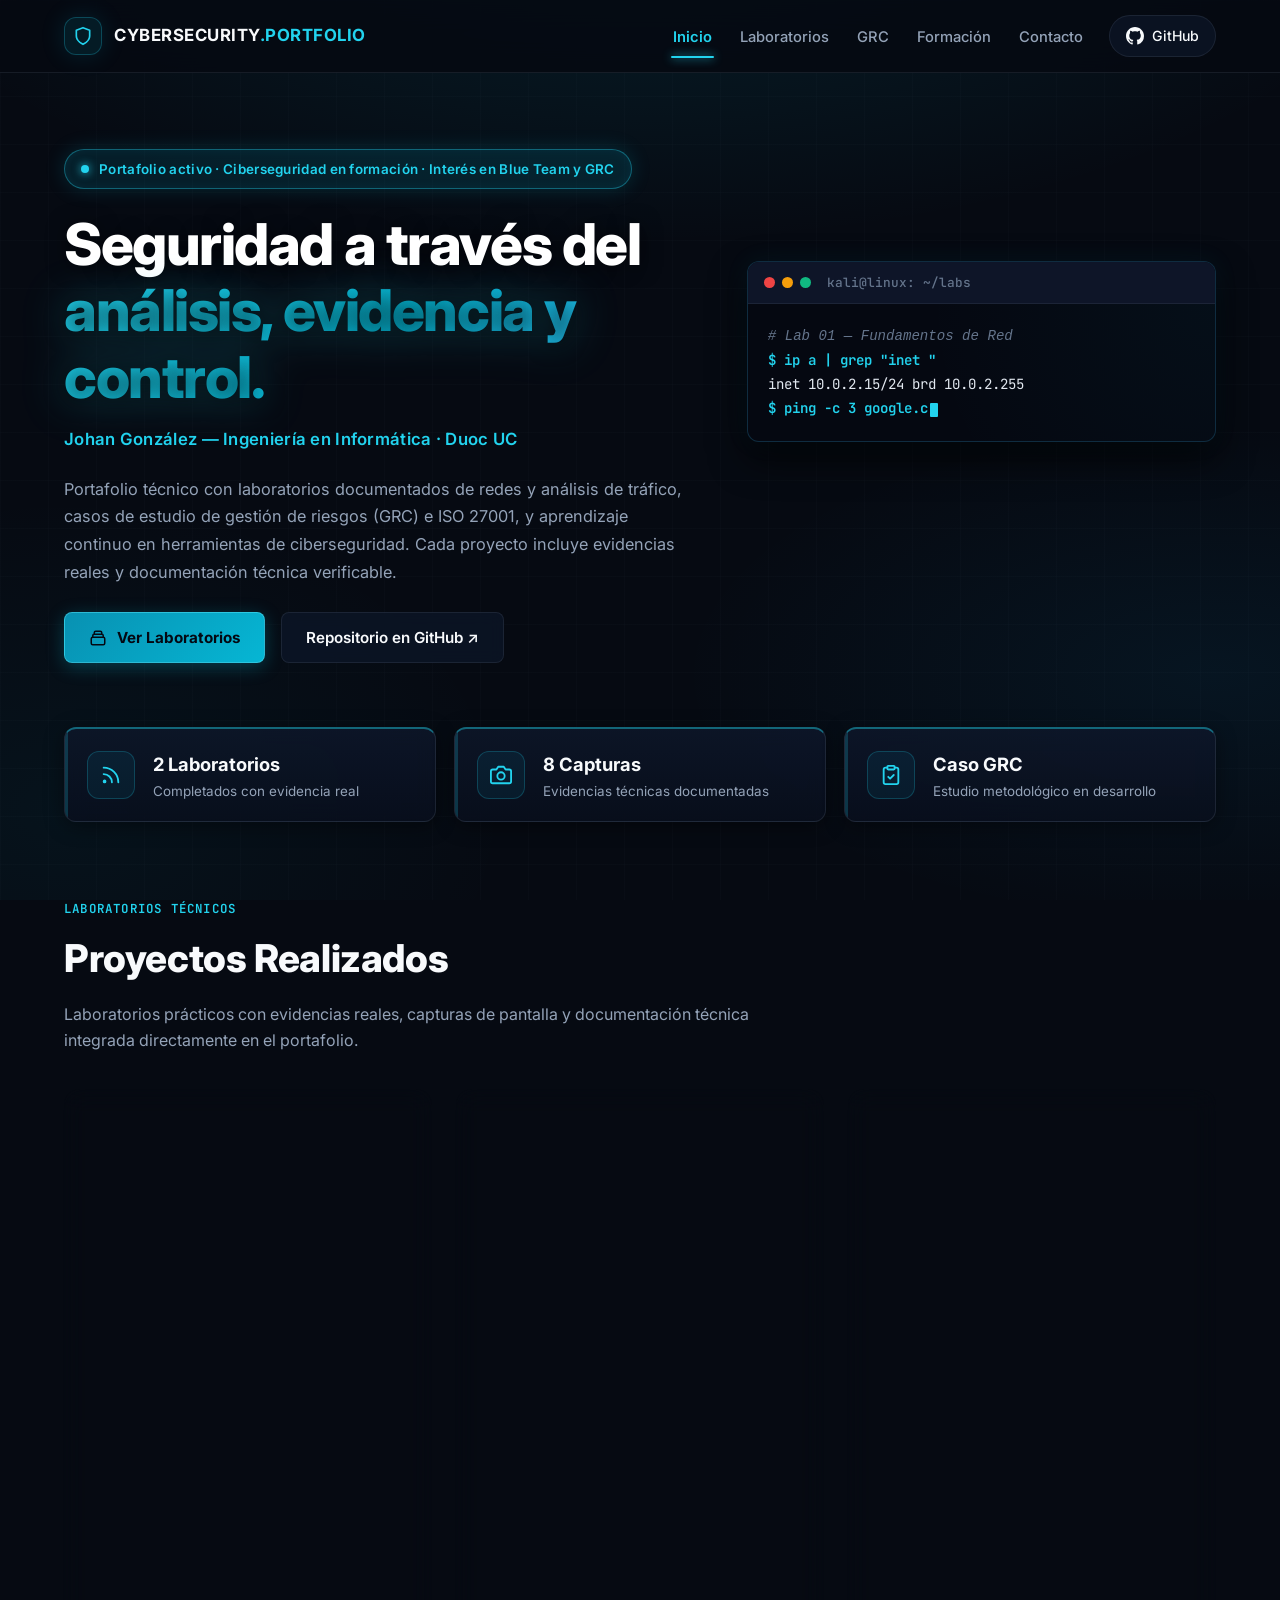
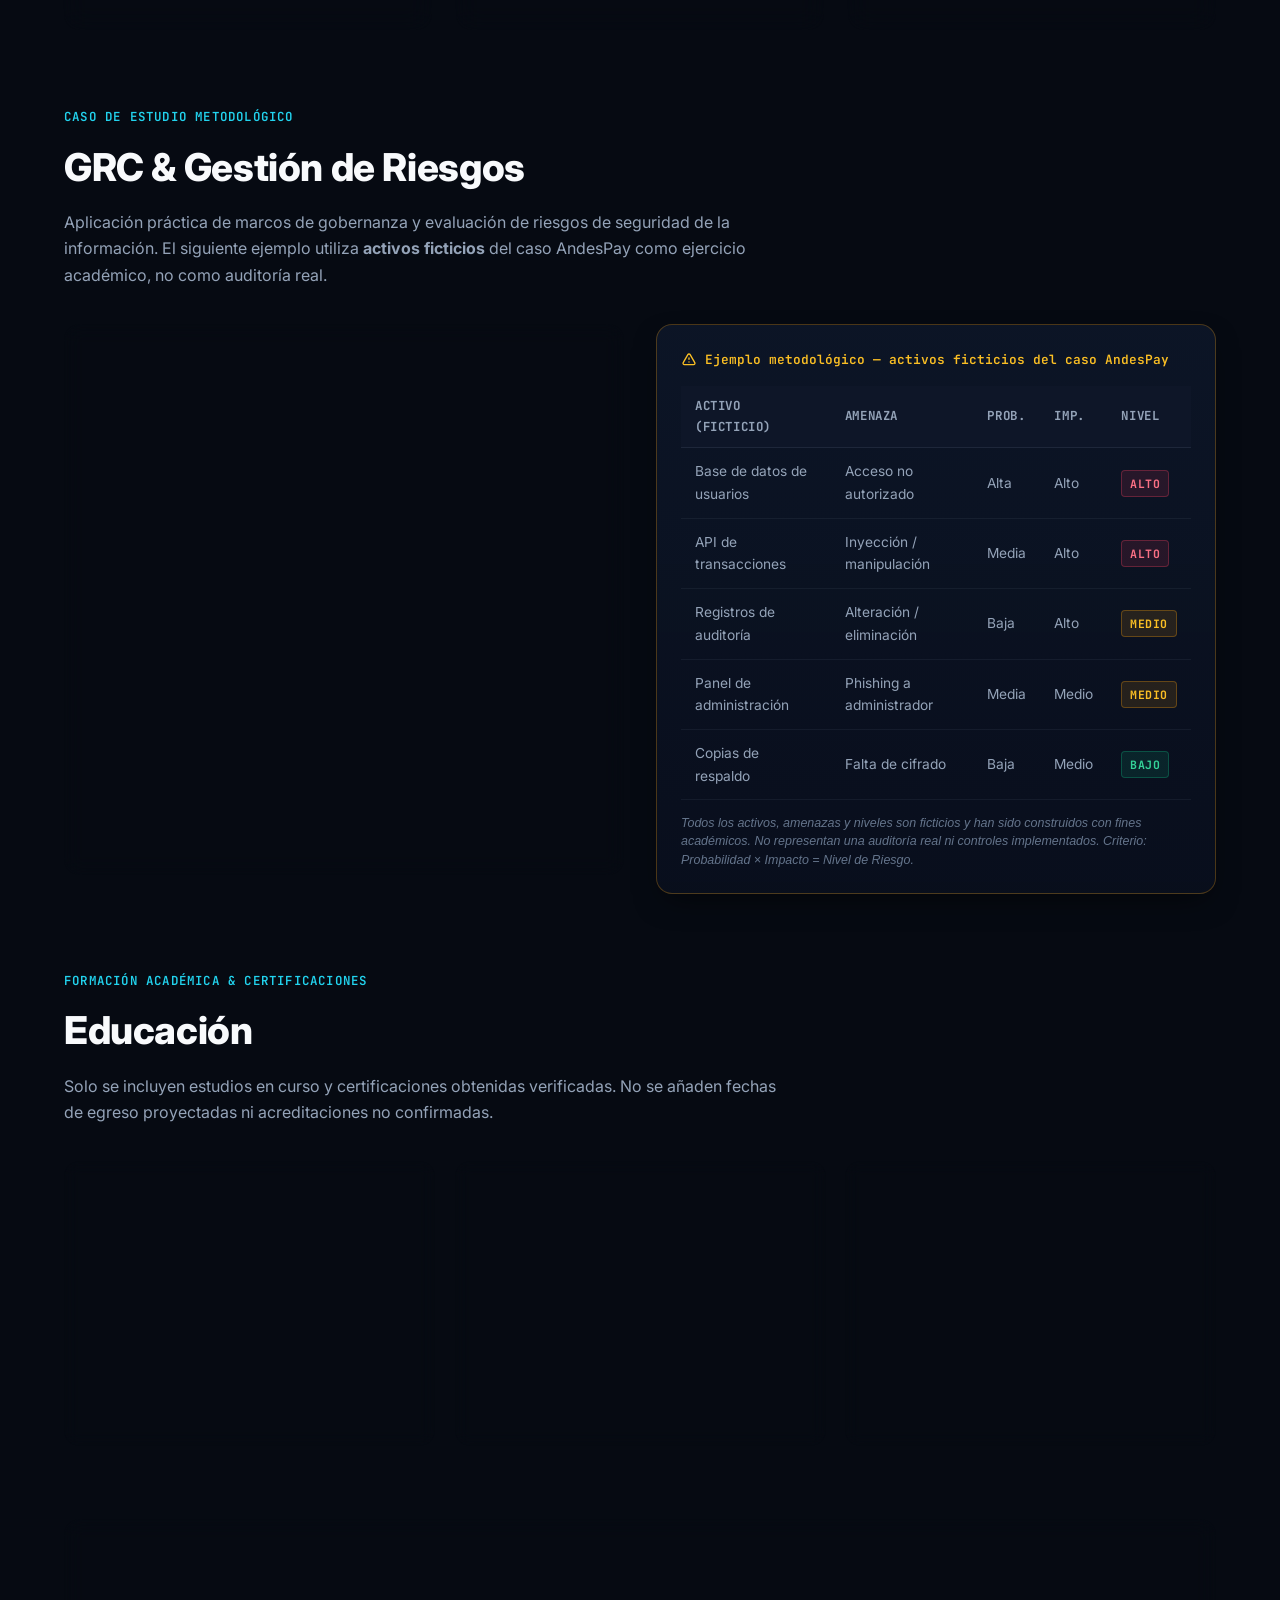
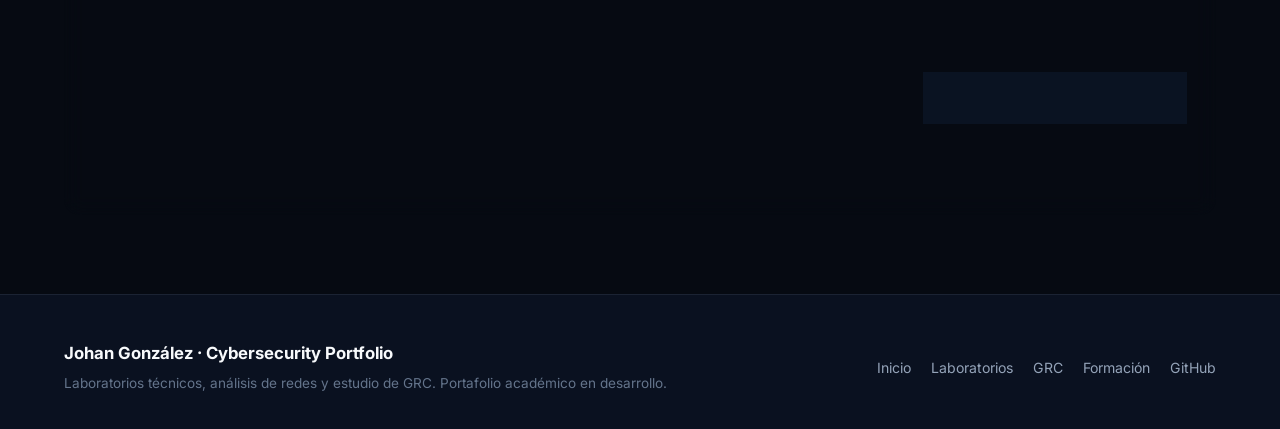
==== commit fb74e0c9: "feat-grc-andes-pay-update" ====
--- a/index.html
+++ b/index.html
@@ -298,21 +298,21 @@
           </div>
         </article>
 
-        <!-- Tarjeta CASO-03 — Estudio metodológico en construcción -->
-        <article class="project-card in-progress" aria-labelledby="caso03-title">
+        <!-- Tarjeta CASO-03 — Caso AndesPay GRC -->
+        <article class="project-card" aria-labelledby="caso03-title">
           <div class="card-top">
             <span class="card-badge amber">CASO-03</span>
-            <span class="status-badge simulated">⚙ En construcción</span>
+            <span class="status-badge simulated" style="background: rgba(245, 158, 11, 0.15); color: var(--accent-amber-bright); border-color: rgba(245, 158, 11, 0.35);">⚙ Fase 1 · R-01</span>
           </div>
           <div class="card-body">
-            <h3 id="caso03-title">GRC &amp; ISO 27001 · AndesPay</h3>
+            <h3 id="caso03-title">AndesPay — Gestión de Riesgos GRC</h3>
             <p>
-              Caso de estudio metodológico sobre gestión de riesgos y controles de
-              seguridad de la información, aplicado a un entorno Fintech ficticio.
-              Basado en ISO/IEC 27001 y marco NIST CSF.
+              Caso de estudio metodológico de gobernanza y riesgos aplicada a una fintech
+              ficticia de pagos digitales. Primer registro formal (R-01) sobre alteración
+              no autorizada de transacciones y marco conceptual GRC.
             </p>
             <p style="font-size: 0.82rem; color: var(--accent-amber-bright); margin-top: -8px;">
-              Ejemplo metodológico académico — activos ficticios, sin entorno real de producción.
+              Caso académico ficticio — activos y escenarios simulados con fines didácticos.
             </p>
             <div class="tech-tags" aria-label="Marcos de referencia">
               <span class="tech-tag">ISO/IEC 27001</span>
@@ -323,17 +323,28 @@
             <div class="evidence-meta">
               <span>
                 <svg width="14" height="14" viewBox="0 0 24 24" fill="none" stroke="currentColor" stroke-width="2" stroke-linecap="round" stroke-linejoin="round" aria-hidden="true">
-                  <circle cx="12" cy="12" r="10"></circle>
-                  <polyline points="12 6 12 12 16 14"></polyline>
+                  <rect x="3" y="4" width="18" height="16" rx="2"></rect>
+                  <line x1="7" y1="8" x2="17" y2="8"></line>
+                  <line x1="7" y1="12" x2="17" y2="12"></line>
+                  <line x1="7" y1="16" x2="13" y2="16"></line>
                 </svg>
-                En desarrollo
+                Registro R-01 activo
+              </span>
+              <span>
+                <svg width="14" height="14" viewBox="0 0 24 24" fill="none" stroke="currentColor" stroke-width="2" stroke-linecap="round" stroke-linejoin="round" aria-hidden="true">
+                  <path d="M14 2H6a2 2 0 0 0-2 2v16a2 2 0 0 0 2 2h12a2 2 0 0 0 2-2V8z"></path>
+                  <polyline points="14 2 14 8 20 8"></polyline>
+                </svg>
+                Documentación web
               </span>
             </div>
           </div>
           <div class="card-footer">
-            <span style="font-size: 0.85rem; color: var(--text-muted);">
-              Documentación disponible próximamente
-            </span>
+            <a href="./03-AndesPay-GRC/index.html"
+               class="btn-card-link"
+               id="link-caso03">
+              Ver caso y registro R-01 →
+            </a>
           </div>
         </article>
 
@@ -401,14 +412,19 @@
           <div class="grc-progress-wrap">
             <div class="grc-progress-label">
               <span>Progreso del caso de estudio</span>
-              <span style="color: var(--accent-amber-bright); font-family: var(--font-mono);">En construcción</span>
+              <span style="color: var(--accent-amber-bright); font-family: var(--font-mono);">Fase 1 · Registro R-01</span>
             </div>
             <div class="grc-progress-bar">
-              <div class="grc-progress-fill" style="width: 30%;"></div>
+              <div class="grc-progress-fill" style="width: 35%;"></div>
             </div>
             <p class="risk-disclaimer">
-              Fase actual: definición de alcance y levantamiento de activos ficticios del entorno AndesPay.
-            </p>
+              Fase 1 activa: contextualización del entorno AndesPay y publicación del primer registro de riesgo formal R-01.
+            </p>
+            <div style="margin-top: 18px;">
+              <a href="./03-AndesPay-GRC/index.html" class="btn-primary" id="btn-andespay-grc" style="font-size: 0.88rem; padding: 10px 18px;">
+                Consultar Caso AndesPay (R-01) →
+              </a>
+            </div>
           </div>
         </div>
 
--- a/assets/css/style.css
+++ b/assets/css/style.css
@@ -1388,6 +1388,316 @@
   max-height: 75vh;
   object-fit: contain;
   border-radius: var(--radius-sm);
+}
+
+/* --------------------------------------------------------------------------
+   12b. Ficha de Registro de Riesgos GRC (AndesPay)
+   -------------------------------------------------------------------------- */
+.callout-disclaimer {
+  background: rgba(245, 158, 11, 0.07);
+  border: 1px solid rgba(245, 158, 11, 0.25);
+  border-left: 4px solid var(--accent-amber-bright);
+  border-radius: var(--radius-md);
+  padding: 18px 22px;
+  margin-bottom: 28px;
+  display: flex;
+  gap: 16px;
+  align-items: flex-start;
+  backdrop-filter: blur(10px);
+}
+
+.callout-disclaimer-icon {
+  color: var(--accent-amber-bright);
+  flex-shrink: 0;
+  margin-top: 2px;
+}
+
+.callout-disclaimer h4 {
+  font-size: 0.96rem;
+  font-weight: 700;
+  color: var(--accent-amber-bright);
+  margin-bottom: 6px;
+}
+
+.callout-disclaimer p {
+  font-size: 0.88rem;
+  color: var(--text-secondary);
+  line-height: 1.6;
+  margin: 0;
+}
+
+.concept-grid {
+  display: grid;
+  grid-template-columns: repeat(auto-fit, minmax(240px, 1fr));
+  gap: 18px;
+  margin-top: 20px;
+}
+
+.concept-card {
+  background: rgba(14, 23, 42, 0.7);
+  border: 1px solid var(--border-subtle);
+  border-radius: var(--radius-md);
+  padding: 22px;
+  transition: all var(--transition-normal);
+  display: flex;
+  flex-direction: column;
+  position: relative;
+  overflow: hidden;
+}
+
+.concept-card:hover {
+  border-color: var(--cyan-bright);
+  transform: translateY(-2px);
+  box-shadow: 0 8px 24px rgba(0, 0, 0, 0.4);
+}
+
+.concept-card-top {
+  display: flex;
+  justify-content: space-between;
+  align-items: center;
+  margin-bottom: 14px;
+}
+
+.concept-pill {
+  font-family: var(--font-mono);
+  font-size: 0.75rem;
+  font-weight: 600;
+  padding: 3px 8px;
+  border-radius: var(--radius-xs);
+  text-transform: uppercase;
+}
+
+.concept-pill.riesgo {
+  background: rgba(244, 63, 94, 0.15);
+  color: #fb7185;
+  border: 1px solid rgba(244, 63, 94, 0.3);
+}
+
+.concept-pill.control {
+  background: rgba(16, 185, 129, 0.15);
+  color: var(--accent-emerald-bright);
+  border: 1px solid rgba(16, 185, 129, 0.3);
+}
+
+.concept-pill.hallazgo {
+  background: rgba(245, 158, 11, 0.15);
+  color: var(--accent-amber-bright);
+  border: 1px solid rgba(245, 158, 11, 0.3);
+}
+
+.concept-pill.incidente {
+  background: rgba(168, 85, 247, 0.15);
+  color: #c084fc;
+  border: 1px solid rgba(168, 85, 247, 0.3);
+}
+
+.concept-card h3 {
+  font-size: 1.05rem;
+  font-weight: 700;
+  color: var(--text-primary);
+  margin-bottom: 8px;
+}
+
+.concept-card p {
+  font-size: 0.88rem;
+  color: var(--text-secondary);
+  line-height: 1.55;
+  margin-bottom: 14px;
+  flex-grow: 1;
+}
+
+.concept-example {
+  background: rgba(5, 8, 17, 0.7);
+  border: 1px solid rgba(148, 163, 184, 0.1);
+  border-radius: var(--radius-xs);
+  padding: 10px 12px;
+  font-size: 0.82rem;
+  color: var(--text-muted);
+}
+
+.concept-example strong {
+  color: var(--text-secondary);
+  display: block;
+  font-size: 0.76rem;
+  text-transform: uppercase;
+  letter-spacing: 0.04em;
+  margin-bottom: 4px;
+}
+
+/* Ficha destacada de Registro de Riesgo */
+.risk-card-full {
+  background: linear-gradient(180deg, rgba(14, 23, 42, 0.95) 0%, rgba(9, 15, 29, 0.98) 100%);
+  border: 1px solid rgba(56, 189, 248, 0.25);
+  border-top: 3px solid var(--cyan-bright);
+  border-radius: var(--radius-lg);
+  padding: 28px;
+  position: relative;
+  box-shadow: 0 12px 36px rgba(0, 0, 0, 0.5);
+}
+
+.risk-header-row {
+  display: flex;
+  justify-content: space-between;
+  align-items: flex-start;
+  flex-wrap: wrap;
+  gap: 16px;
+  margin-bottom: 24px;
+  padding-bottom: 18px;
+  border-bottom: 1px solid var(--border-subtle);
+}
+
+.risk-title-group h3 {
+  font-size: 1.4rem;
+  font-weight: 700;
+  color: var(--text-primary);
+  margin-top: 8px;
+}
+
+.risk-status-tag {
+  display: inline-flex;
+  align-items: center;
+  gap: 8px;
+  padding: 6px 14px;
+  border-radius: var(--radius-full);
+  font-size: 0.82rem;
+  font-weight: 600;
+  background: rgba(245, 158, 11, 0.15);
+  color: var(--accent-amber-bright);
+  border: 1px solid rgba(245, 158, 11, 0.35);
+}
+
+.risk-status-tag .pulse-dot {
+  background-color: var(--accent-amber-bright);
+  box-shadow: 0 0 8px var(--accent-amber-bright);
+}
+
+.risk-grid-two {
+  display: grid;
+  grid-template-columns: 1fr 1fr;
+  gap: 20px;
+  margin-bottom: 20px;
+}
+
+@media (max-width: 768px) {
+  .risk-grid-two {
+    grid-template-columns: 1fr;
+  }
+}
+
+.risk-field-box {
+  background: rgba(11, 19, 36, 0.6);
+  border: 1px solid var(--border-subtle);
+  border-radius: var(--radius-sm);
+  padding: 16px 18px;
+}
+
+.risk-field-box.accent-border {
+  border-left: 3px solid var(--cyan-bright);
+}
+
+.risk-field-label {
+  font-size: 0.78rem;
+  text-transform: uppercase;
+  letter-spacing: 0.05em;
+  color: var(--text-muted);
+  font-weight: 600;
+  display: flex;
+  align-items: center;
+  gap: 8px;
+  margin-bottom: 8px;
+}
+
+.risk-field-label svg {
+  color: var(--cyan-bright);
+}
+
+.risk-field-value {
+  color: var(--text-secondary);
+  font-size: 0.92rem;
+  line-height: 1.6;
+}
+
+.risk-field-value strong {
+  color: var(--text-primary);
+}
+
+.risk-pill-list {
+  display: flex;
+  flex-direction: column;
+  gap: 8px;
+  margin-top: 6px;
+}
+
+.risk-pill-item {
+  display: flex;
+  align-items: flex-start;
+  gap: 8px;
+  font-size: 0.88rem;
+  color: var(--text-secondary);
+}
+
+.risk-pill-item svg {
+  flex-shrink: 0;
+  margin-top: 3px;
+  color: var(--accent-amber-bright);
+}
+
+.control-pill-item {
+  display: flex;
+  align-items: flex-start;
+  gap: 8px;
+  font-size: 0.88rem;
+  color: var(--text-secondary);
+}
+
+.control-pill-item svg {
+  flex-shrink: 0;
+  margin-top: 3px;
+  color: var(--accent-emerald-bright);
+}
+
+.risk-eval-box {
+  background: rgba(5, 8, 17, 0.75);
+  border: 1px solid rgba(245, 158, 11, 0.25);
+  border-radius: var(--radius-sm);
+  padding: 16px 18px;
+  margin-top: 18px;
+  display: flex;
+  gap: 14px;
+  align-items: center;
+}
+
+.risk-eval-box svg {
+  color: var(--accent-amber-bright);
+  flex-shrink: 0;
+}
+
+.risk-eval-box p {
+  font-size: 0.86rem;
+  color: var(--text-secondary);
+  margin: 0;
+  line-height: 1.55;
+}
+
+.risk-eval-box p strong {
+  color: var(--accent-amber-bright);
+}
+
+.future-placeholder {
+  border: 1px dashed rgba(148, 163, 184, 0.2);
+  background: rgba(14, 23, 42, 0.4);
+  border-radius: var(--radius-md);
+  padding: 18px 22px;
+  display: flex;
+  justify-content: space-between;
+  align-items: center;
+  color: var(--text-muted);
+  font-size: 0.9rem;
+  transition: border-color var(--transition-fast);
+}
+
+.future-placeholder:hover {
+  border-color: rgba(34, 211, 238, 0.4);
 }
 
 /* --------------------------------------------------------------------------
